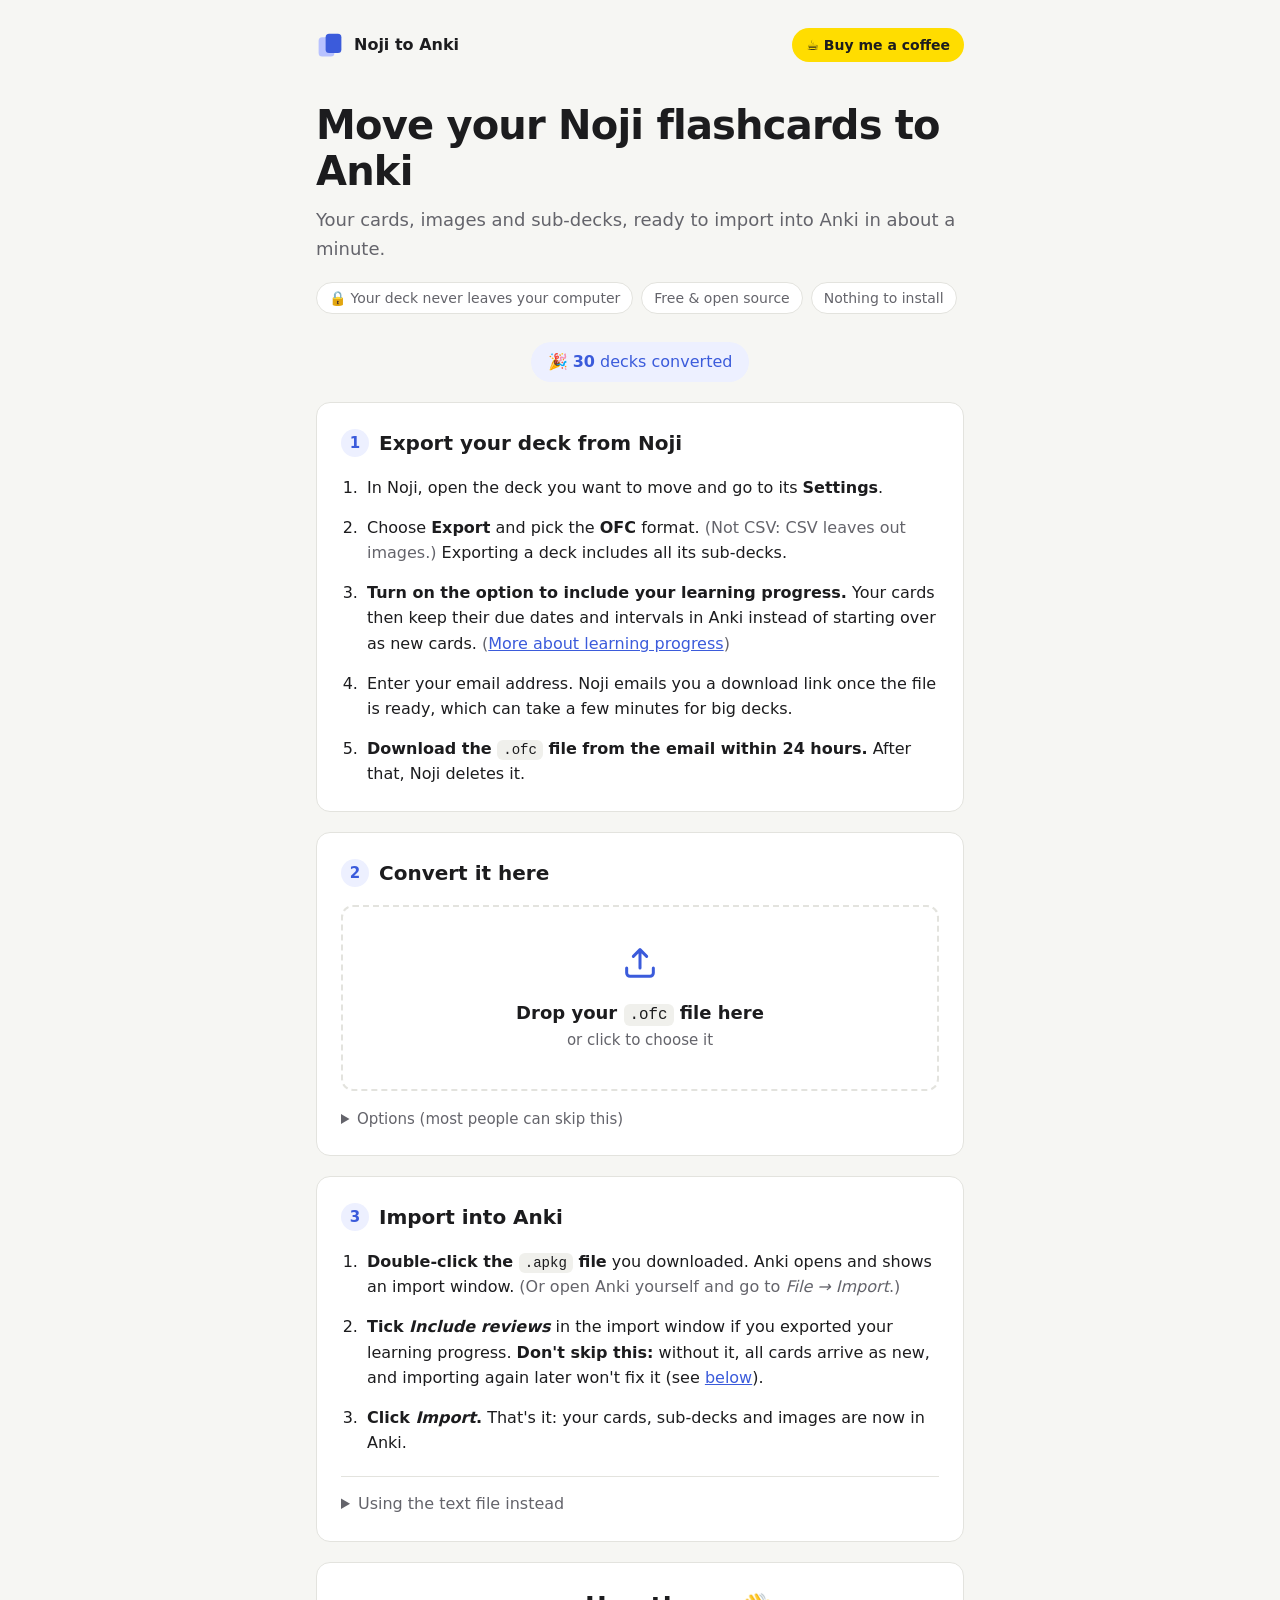
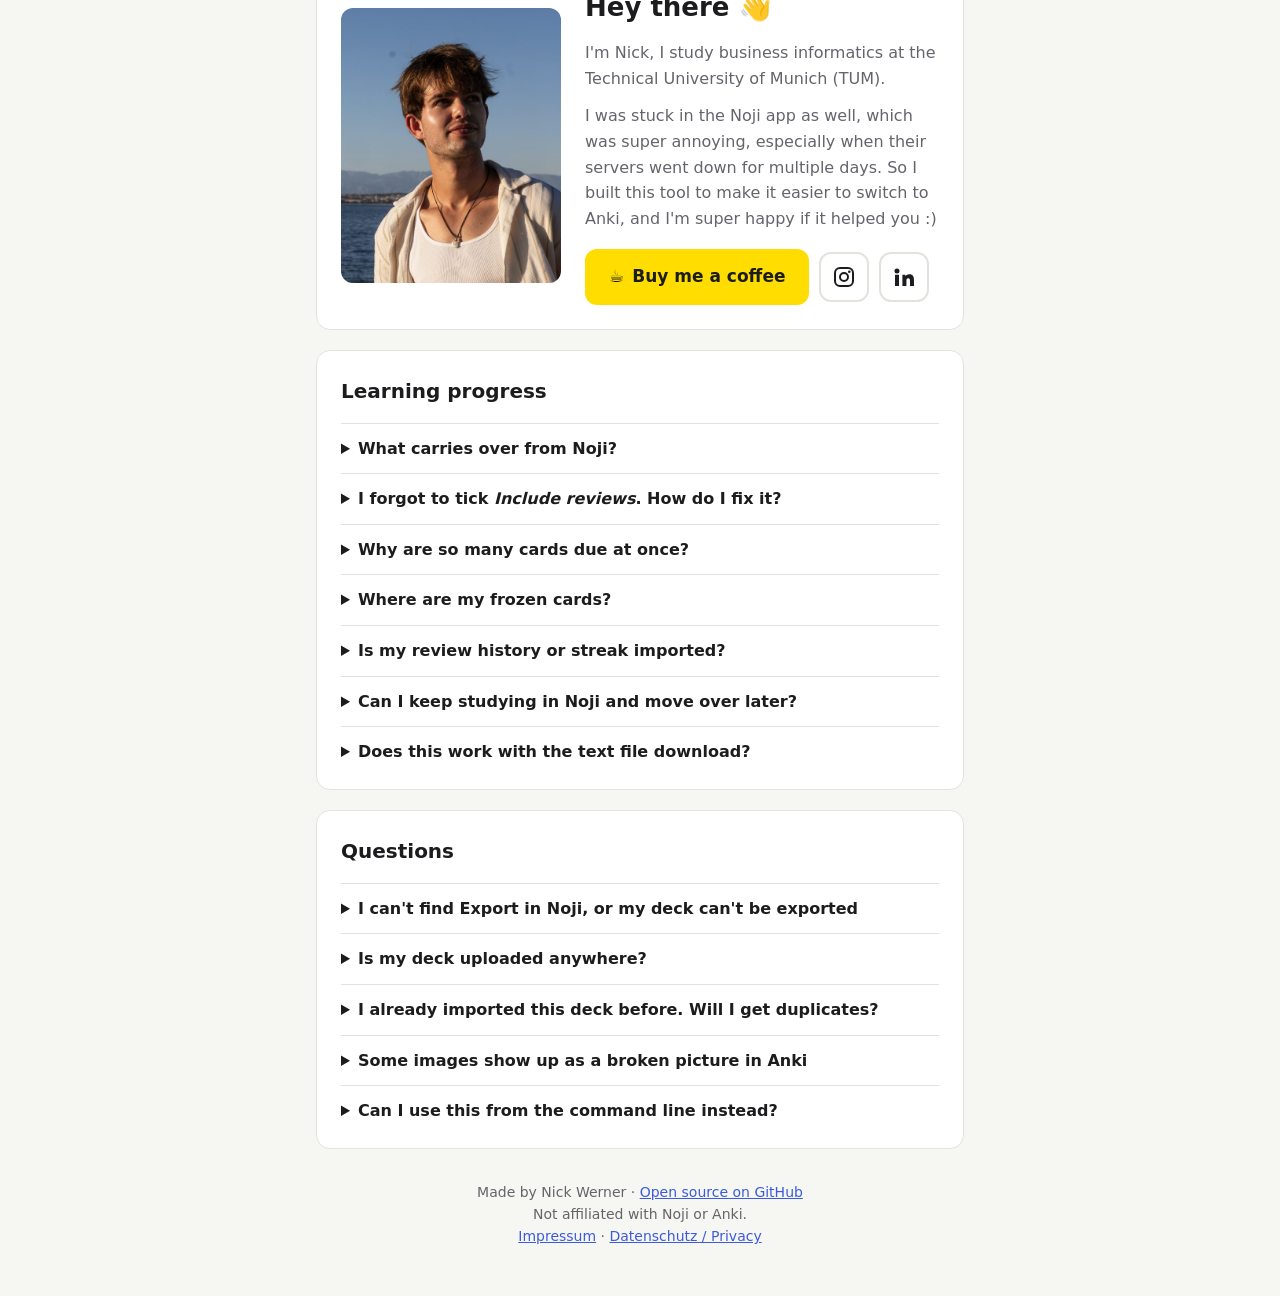
==== docs/index.html @ 13caf842 "Website: learning progress steps in the guide and its own Q&A section Co-Authored-By: Claude Opus 5." ====
<!doctype html>
<html lang="en">
<head>
<meta charset="utf-8">
<meta name="viewport" content="width=device-width, initial-scale=1">
<title>Noji to Anki</title>
<meta name="description" content="Convert your Noji flashcards to Anki, with images and sub-decks. Free, and your deck never leaves your computer.">
<link rel="icon" href="data:image/svg+xml,<svg xmlns='http://www.w3.org/2000/svg' viewBox='0 0 32 32'><rect x='3' y='7' width='18' height='22' rx='4' fill='%23b8c2ff'/><rect x='11' y='3' width='18' height='22' rx='4' fill='%233b5bdb'/></svg>">
<link rel="canonical" href="https://nojitoanki.com/">
<meta name="theme-color" content="#3b5bdb">
<meta property="og:type" content="website">
<meta property="og:site_name" content="Noji to Anki">
<meta property="og:url" content="https://nojitoanki.com/">
<meta property="og:title" content="Noji to Anki: move your flashcards to Anki">
<meta property="og:description" content="Turn your Noji export into a ready-to-import Anki deck, with images and sub-decks. Free, nothing to install, and your cards never leave your computer.">
<meta property="og:image" content="https://nojitoanki.com/og-image.png">
<meta property="og:image:width" content="1200">
<meta property="og:image:height" content="630">
<meta property="og:image:alt" content="Noji to Anki: convert your Noji flashcards to Anki">
<meta name="twitter:card" content="summary_large_image">
<link rel="stylesheet" href="style.css">
</head>
<body>

<header>
  <svg viewBox="0 0 32 32" aria-hidden="true"><rect x="3" y="7" width="18" height="22" rx="4" fill="#b8c2ff"/><rect x="11" y="3" width="18" height="22" rx="4" fill="#3b5bdb"/></svg>
  Noji to Anki
  <a class="header-coffee" href="https://buymeacoffee.com/nickwerner" target="_blank" rel="noopener" data-goatcounter-click="coffee-header" data-goatcounter-title="Coffee button (header)"><span aria-hidden="true">☕</span> Buy me a coffee</a>
</header>

<main>
  <section class="hero">
    <h1>Move your Noji flashcards to Anki</h1>
    <p>Your cards, images and sub-decks, ready to import into Anki in about a minute.</p>
    <div class="badges">
      <span class="badge">🔒 Your deck never leaves your computer</span>
      <span class="badge">Free &amp; open source</span>
      <span class="badge">Nothing to install</span>
    </div>
  </section>

  <p class="counter"><span class="badge badge-count"><span aria-hidden="true">🎉</span> <b id="deck-count">30</b> decks converted</span></p>

  <section class="card">
    <h2><span class="num">1</span> Export your deck from Noji</h2>
    <ol class="howto">
      <li>In Noji, open the deck you want to move and go to its <strong>Settings</strong>.</li>
      <li>Choose <strong>Export</strong> and pick the <strong>OFC</strong> format. <span class="muted">(Not CSV: CSV leaves out images.)</span> Exporting a deck includes all its sub-decks.</li>
      <li><strong>Turn on the option to include your learning progress.</strong> Your cards then keep their due dates and intervals in Anki instead of starting over as new cards. <span class="muted">(<a href="#learning-progress">More about learning progress</a>)</span></li>
      <li>Enter your email address. Noji emails you a download link once the file is ready, which can take a few minutes for big decks.</li>
      <li><strong>Download the <code>.ofc</code> file from the email within 24 hours.</strong> After that, Noji deletes it.</li>
    </ol>
  </section>

  <section class="card" id="step-convert">
    <h2><span class="num">2</span> <span id="convert-title">Convert it here</span></h2>

    <div id="picker">
      <label class="drop" id="drop">
        <input type="file" id="file" accept=".ofc,.zip">
        <svg viewBox="0 0 24 24" fill="none" stroke="currentColor" stroke-width="1.8" stroke-linecap="round" stroke-linejoin="round" aria-hidden="true"><path d="M12 15V4m0 0L8 8m4-4 4 4"/><path d="M4 15v3a2 2 0 0 0 2 2h12a2 2 0 0 0 2-2v-3"/></svg>
        <strong>Drop your <code>.ofc</code> file here</strong>
        <span>or click to choose it</span>
      </label>

      <details class="options">
        <summary>Options (most people can skip this)</summary>
        <div class="field">
          <label for="label">Label in front of every card</label>
          <input type="text" id="label" placeholder="e.g. Biology: " autocomplete="off">
          <p>Handy if you study several subjects mixed together. “What is a cell?” becomes “Biology: What is a cell?”. Leave empty for no label.</p>
        </div>
      </details>
    </div>

    <div id="progress" hidden aria-live="polite">
      <ul class="steps">
        <li data-step="read">Reading your file</li>
        <li data-step="unpack">Unpacking the deck</li>
        <li data-step="cards">Building cards</li>
        <li data-step="images">Collecting images</li>
        <li data-step="download" hidden>Downloading missing images</li>
        <li data-step="zip">Packing your download</li>
      </ul>
    </div>

    <div id="result" hidden>
      <div class="stats">
        <div class="stat"><b id="r-cards">0</b><span>cards</span></div>
        <div class="stat"><b id="r-decks">0</b><span>decks</span></div>
        <div class="stat"><b id="r-images">0</b><span>images</span></div>
      </div>
      <div class="actions">
        <a class="button" id="download" href="#" download>
          <svg viewBox="0 0 24 24" fill="none" stroke="currentColor" stroke-width="2" stroke-linecap="round" stroke-linejoin="round" aria-hidden="true"><path d="M12 4v11m0 0 4-4m-4 4-4-4"/><path d="M4 17v1a2 2 0 0 0 2 2h12a2 2 0 0 0 2-2v-1"/></svg>
          Download Anki deck
        </a>
        <button class="link-button" id="again" type="button">Convert another file</button>
      </div>
      <p class="file-name"><span id="r-file"></span><span id="zip-option"> · <a id="download-zip" href="#" download>or download as text file + images (.zip)</a></span></p>
      <div class="notice ok" id="r-progress" hidden>
        <p><strong id="r-progress-title"></strong></p>
        <p>When you import, tick <em>Include reviews</em> in Anki's import window. Otherwise every card arrives as new.</p>
      </div>
      <div class="notice warn" id="r-no-apkg" hidden>
        <p>Your browser couldn't create an Anki deck file, so this download is a text file + images instead. See <em>Using the text file instead</em> below.</p>
      </div>
      <div class="notice warn" id="r-failed" hidden>
        <p><strong id="r-failed-title"></strong></p>
        <p>These cards will show a broken picture in Anki. Check your internet connection and try again, or re-export the deck from Noji.</p>
        <ul id="r-failed-list"></ul>
      </div>
    </div>

    <div class="notice error" id="error" hidden>
      <p><strong>That didn't work.</strong></p>
      <p id="error-text"></p>
    </div>
  </section>

  <section class="card">
    <h2><span class="num">3</span> Import into Anki</h2>
    <ol class="howto">
      <li><strong>Double-click the <code>.apkg</code> file</strong> you downloaded. Anki opens and shows an import window. <span class="muted">(Or open Anki yourself and go to <em>File → Import</em>.)</span></li>
      <li><strong>Tick <em>Include reviews</em></strong> in the import window if you exported your learning progress. <strong>Don't skip this:</strong> without it, all cards arrive as new, and importing again later won't fix it (see <a href="#learning-progress">below</a>).</li>
      <li><strong>Click <em>Import</em>.</strong> That's it: your cards, sub-decks and images are now in Anki.</li>
    </ol>

    <details class="manual">
      <summary>Using the text file instead</summary>
      <ol class="howto">
        <li><strong>Unzip the download.</strong> <span class="muted">Mac: double-click it. Windows: right-click → <em>Extract All</em>.</span> You get a folder with a <code>.txt</code> file and an <code>attachments</code> folder.</li>
        <li><strong>Import the cards.</strong> Open Anki, go to <em>File → Import</em> and choose the <code>.txt</code> file. Make sure <em>Allow HTML in fields</em> is checked, then click <em>Import</em>.</li>
        <li>
          <strong>Copy the images.</strong> Copy everything <em>inside</em> the <code>attachments</code> folder into Anki's media folder:
          <div class="tabs" role="tablist">
            <button role="tab" id="tab-mac" aria-controls="panel-mac" aria-selected="true" type="button">Mac</button>
            <button role="tab" id="tab-win" aria-controls="panel-win" aria-selected="false" type="button">Windows</button>
            <button role="tab" id="tab-linux" aria-controls="panel-linux" aria-selected="false" type="button">Linux</button>
          </div>
          <div class="tab-panel" role="tabpanel" id="panel-mac" aria-labelledby="tab-mac">
            <ol>
              <li>In Finder, press <code>⌘ Cmd</code> + <code>⇧ Shift</code> + <code>G</code>.</li>
              <li><span class="path">Paste <code>~/Library/Application Support/Anki2/User 1/collection.media</code> <button class="copy" type="button">Copy</button></span></li>
              <li>Press Enter and paste the images there.</li>
            </ol>
          </div>
          <div class="tab-panel" role="tabpanel" id="panel-win" aria-labelledby="tab-win" hidden>
            <ol>
              <li>Press <code>Win</code> + <code>R</code>.</li>
              <li><span class="path">Paste <code>%APPDATA%\Anki2\User 1\collection.media</code> <button class="copy" type="button">Copy</button></span></li>
              <li>Press Enter and paste the images there.</li>
            </ol>
          </div>
          <div class="tab-panel" role="tabpanel" id="panel-linux" aria-labelledby="tab-linux" hidden>
            <ol>
              <li><span class="path">Open <code>~/.local/share/Anki2/User 1/collection.media</code> <button class="copy" type="button">Copy</button></span></li>
              <li>Paste the images there.</li>
            </ol>
          </div>
          <p class="muted">If your Anki profile isn't called “User 1”, use its name instead.</p>
        </li>
      </ol>
    </details>
  </section>

  <section class="card about">
    <img class="about-photo" src="nick.jpg" width="560" height="700" alt="Photo of Nick Werner" loading="lazy">
    <div class="about-text">
      <h2>Hey there <span aria-hidden="true">👋</span></h2>
      <p>I'm Nick, I study business informatics at the Technical University of Munich (TUM).</p>
      <p>I was stuck in the Noji app as well, which was super annoying, especially when their servers went down for multiple days. So I built this tool to make it easier to switch to Anki, and I'm super happy if it helped you :)</p>
      <div class="about-actions">
        <a class="coffee-button" href="https://buymeacoffee.com/nickwerner" target="_blank" rel="noopener" data-goatcounter-click="coffee-about" data-goatcounter-title="Coffee button (about)"><span aria-hidden="true">☕</span> Buy me a coffee</a>
        <a class="social" href="https://www.instagram.com/nick.wrnr/" target="_blank" rel="noopener" aria-label="Instagram" title="Instagram">
          <svg viewBox="0 0 24 24" aria-hidden="true"><rect x="3" y="3" width="18" height="18" rx="5" fill="none" stroke="currentColor" stroke-width="2"/><circle cx="12" cy="12" r="4" fill="none" stroke="currentColor" stroke-width="2"/><circle cx="17.3" cy="6.7" r="1.3" fill="currentColor"/></svg>
        </a>
        <a class="social" href="https://www.linkedin.com/in/nick-elias-werner-45b225227/" target="_blank" rel="noopener" aria-label="LinkedIn" title="LinkedIn">
          <svg viewBox="0 0 24 24" aria-hidden="true"><path fill="currentColor" d="M4.98 3.5a2.5 2.5 0 1 1 0 5 2.5 2.5 0 0 1 0-5ZM3 9.75h4v11.25H3V9.75Zm6.5 0h3.83v1.54h.06c.53-1 1.84-2.05 3.79-2.05 4.05 0 4.8 2.66 4.8 6.13V21h-4v-4.98c0-1.19-.02-2.72-1.66-2.72-1.66 0-1.92 1.3-1.92 2.63V21h-4V9.75Z"/></svg>
        </a>
      </div>
    </div>
  </section>

  <section class="card faq" id="learning-progress">
    <h2>Learning progress</h2>
    <details>
      <summary>What carries over from Noji?</summary>
      <p>If you exported with learning progress, every card keeps its state (new, learning or review), its next due date, its interval and its ease. Cards you forgot recently stay in relearning, and frozen cards become suspended cards. When the deck is ready, the converter tells you how many cards keep their progress.</p>
    </details>
    <details>
      <summary>I forgot to tick <em>Include reviews</em>. How do I fix it?</summary>
      <p>In Anki, delete the deck you just imported (click the gear icon next to it, then <em>Delete</em>). Then import the <code>.apkg</code> again, this time with <em>Include reviews</em> ticked. Importing again without deleting first won't help: Anki sees that the cards already exist and leaves them as new.</p>
    </details>
    <details>
      <summary>Why are so many cards due at once?</summary>
      <p>Your cards are due on the same days as in Noji. If you haven't studied for a while, they are all overdue, just as they would be in Noji. Anki shows up to 200 reviews per day by default, so the pile gets spread over a few days. You can change this limit in the deck's options.</p>
    </details>
    <details>
      <summary>Where are my frozen cards?</summary>
      <p>Frozen cards are suspended in Anki: they keep their progress but don't show up for review. To find them, open <em>Browse</em> and search for <code>is:suspended</code>. Select them and press <em>Toggle Suspend</em> to study them again.</p>
    </details>
    <details>
      <summary>Is my review history or streak imported?</summary>
      <p>No. Noji's export only contains each card's current state, not the list of your past reviews, so your streak and Noji statistics can't be carried over. So that Anki's FSRS scheduler can work with your cards right away, every learned card gets one estimated review on the day you last studied it in Noji.</p>
    </details>
    <details>
      <summary>Can I keep studying in Noji and move over later?</summary>
      <p>Yes, but progress is only taken over on the first import. If you import the same deck again later, Anki updates the card contents but keeps the progress it already has. To bring over newer progress from Noji, delete the deck in Anki first, then import the new export.</p>
    </details>
    <details>
      <summary>Does this work with the text file download?</summary>
      <p>No. Only the <code>.apkg</code> can carry learning progress. The text file always imports all cards as new.</p>
    </details>
  </section>

  <section class="card faq">
    <h2>Questions</h2>
    <details>
      <summary>I can't find Export in Noji, or my deck can't be exported</summary>
      <p>Noji only lets you export decks you created yourself. Decks you imported or duplicated from someone else can't be exported. This is a limit in Noji, not in this converter. See <a href="https://help.noji.io/en/articles/11524889-export-your-decks">Noji's help article on exporting</a>.</p>
    </details>
    <details>
      <summary>Is my deck uploaded anywhere?</summary>
      <p>No. The conversion runs entirely in your browser, and your file is never sent to a server. The only thing the page loads from the internet are images that are missing from your export, and those come straight from Noji.</p>
    </details>
    <details>
      <summary>I already imported this deck before. Will I get duplicates?</summary>
      <p>No. Importing the <code>.apkg</code> again updates the cards that are already there instead of adding them a second time. Their learning progress in Anki stays as it is.</p>
    </details>
    <details>
      <summary>Some images show up as a broken picture in Anki</summary>
      <p>With the <code>.apkg</code>, images are imported automatically. If you used the text file instead, make sure you copied the files from the <code>attachments</code> folder of this download into <code>collection.media</code>. Each card points to a file like <code>c4915ef6-….jpg</code>, and that exact file needs to be there. Files with other names (for example <code>409095344.jpg</code>) come from a different import and won't work for these cards.</p>
    </details>
    <details>
      <summary>Can I use this from the command line instead?</summary>
      <p>Yes. The same converter is available as a Python script on <a href="https://github.com/NickDerWerner/Noji-to-Anki">GitHub</a>.</p>
    </details>
  </section>
</main>

<dialog class="thanks" id="thanks" aria-labelledby="thanks-title">
  <div class="cup" aria-hidden="true">🎉</div>
  <h2 id="thanks-title">Your deck is downloading</h2>
  <p>Next, double-click the <code>.apkg</code> file to import it into Anki.</p>
  <p>If this saved you some time, I'd be really happy about a coffee.</p>
  <a class="coffee-button" href="https://buymeacoffee.com/nickwerner" target="_blank" rel="noopener" id="thanks-coffee" data-goatcounter-click="coffee-popup" data-goatcounter-title="Coffee button (popup)"><span aria-hidden="true">☕</span> Buy me a coffee</a>
  <form method="dialog"><button class="link-button" type="submit">No thanks, close</button></form>
</dialog>

<footer>
  Made by Nick Werner · <a href="https://github.com/NickDerWerner/Noji-to-Anki">Open source on GitHub</a><br>
  Not affiliated with Noji or Anki.<br>
  <a href="impressum.html">Impressum</a> · <a href="datenschutz.html">Datenschutz / Privacy</a>
</footer>

<script src="vendor/fflate.js"></script>
<script src="vendor/fzstd.js"></script>
<script src="vendor/sql-wasm.js"></script>
<script src="converter.js"></script>
<script src="apkg.js"></script>
<script src="app.js"></script>
<script data-goatcounter="https://nojitoanki.goatcounter.com/count" async src="vendor/goatcounter.js"></script>
</body>
</html>
---- docs/style.css ----
:root {
  color-scheme: light;
  --bg: #f6f6f3;
  --surface: #ffffff;
  --text: #1c1c1e;
  --muted: #64646b;
  --border: #e3e3de;
  --accent: #3b5bdb;
  --accent-text: #ffffff;
  --accent-soft: #edf0ff;
  --ok: #2b8a3e;
  --ok-soft: #ebfbee;
  --warn: #a35c00;
  --warn-soft: #fff6e5;
  --error: #c92a2a;
  --error-soft: #fff0f0;
  --code-bg: #f0f0ec;
  --radius: 14px;
  --coffee: #ffdd00;
  --coffee-text: #1c1c1e;
}

* { box-sizing: border-box; }
html { -webkit-text-size-adjust: 100%; }
body {
  margin: 0;
  background: var(--bg);
  color: var(--text);
  font: 16px/1.6 system-ui, -apple-system, "Segoe UI", Roboto, sans-serif;
}
main, header, footer { max-width: 680px; margin: 0 auto; padding: 0 16px; }
a { color: var(--accent); }
code {
  font: 0.88em ui-monospace, "SF Mono", Menlo, Consolas, monospace;
  background: var(--code-bg);
  padding: 2px 6px;
  border-radius: 6px;
  overflow-wrap: anywhere;
}

header { padding-top: 28px; display: flex; align-items: center; gap: 10px; font-weight: 650; }
header svg { width: 28px; height: 28px; }

.hero { padding: 40px 0 28px; }
h1 { font-size: clamp(28px, 6vw, 40px); line-height: 1.15; letter-spacing: -0.02em; margin: 0 0 12px; }
.hero p { margin: 0; color: var(--muted); font-size: 18px; }
.badges { display: flex; flex-wrap: wrap; gap: 8px; margin-top: 18px; }
.badge {
  font-size: 14px; color: var(--muted);
  border: 1px solid var(--border); background: var(--surface);
  padding: 4px 12px; border-radius: 999px;
}
.counter { text-align: center; margin: 0 0 20px; }
.badge-count { display: inline-block; font-size: 16px; padding: 6px 16px; color: var(--accent); background: var(--accent-soft); border-color: transparent; }
.badge-count b { font-variant-numeric: tabular-nums; }

.card {
  background: var(--surface);
  border: 1px solid var(--border);
  border-radius: var(--radius);
  padding: 24px;
  margin-bottom: 20px;
}
h2 { font-size: 20px; margin: 0 0 16px; display: flex; align-items: center; gap: 10px; }
.num {
  flex: none; width: 28px; height: 28px; border-radius: 50%;
  display: inline-grid; place-items: center;
  background: var(--accent-soft); color: var(--accent);
  font-size: 15px; font-weight: 700;
}

/* Drop zone */
.drop {
  display: block; position: relative; cursor: pointer;
  border: 2px dashed var(--border); border-radius: 12px;
  padding: 36px 16px; text-align: center;
  transition: border-color .15s, background .15s;
}
.drop:hover, .drop.dragging, .drop:focus-within { border-color: var(--accent); background: var(--accent-soft); }
.drop input { position: absolute; inset: 0; opacity: 0; cursor: pointer; width: 100%; }
.drop svg { width: 40px; height: 40px; color: var(--accent); }
.drop strong { display: block; font-size: 18px; margin-top: 8px; }
.drop span { color: var(--muted); font-size: 15px; }

details.manual { margin-top: 20px; border-top: 1px solid var(--border); padding-top: 14px; }
details.manual summary { cursor: pointer; color: var(--muted); }
details.manual > ol { margin-top: 14px; }
details.options { margin-top: 16px; font-size: 15px; }
details.options summary { cursor: pointer; color: var(--muted); }
details.options .field { margin-top: 12px; }
details.options label { display: block; font-weight: 600; margin-bottom: 4px; }
details.options p { margin: 6px 0 0; color: var(--muted); }
input[type="text"] {
  width: 100%; font: inherit; color: var(--text); background: var(--bg);
  border: 1px solid var(--border); border-radius: 8px; padding: 8px 12px;
}
input[type="text"]:focus { outline: 2px solid var(--accent); outline-offset: 1px; }

/* Progress */
.steps { list-style: none; margin: 0; padding: 0; }
.steps li { display: flex; align-items: center; gap: 10px; padding: 6px 0; color: var(--muted); }
.steps li::before {
  content: ""; flex: none; width: 18px; height: 18px; border-radius: 50%;
  border: 2px solid var(--border);
}
.steps li.active { color: var(--text); }
.steps li.active::before { border-color: var(--accent); border-right-color: transparent; animation: spin .8s linear infinite; }
.steps li.done { color: var(--text); }
.steps li.done::before { border-color: var(--ok); background: var(--ok); box-shadow: inset 0 0 0 3px var(--surface); }
@keyframes spin { to { transform: rotate(360deg); } }
@media (prefers-reduced-motion: reduce) { .steps li.active::before { animation: none; } }

/* Result */
.stats { display: grid; grid-template-columns: repeat(3, 1fr); gap: 12px; margin-bottom: 20px; }
.stat { background: var(--bg); border-radius: 10px; padding: 12px; text-align: center; }
.stat b { display: block; font-size: 24px; line-height: 1.2; }
.stat span { color: var(--muted); font-size: 14px; }
.actions { display: flex; flex-wrap: wrap; gap: 12px; align-items: center; }
.button {
  display: inline-flex; align-items: center; gap: 8px;
  font: inherit; font-weight: 650; text-decoration: none; cursor: pointer;
  background: var(--accent); color: var(--accent-text);
  border: 0; border-radius: 10px; padding: 12px 20px;
}
.button svg { width: 20px; height: 20px; }
.link-button { font: inherit; background: none; border: 0; color: var(--accent); cursor: pointer; padding: 8px 4px; text-decoration: underline; }
.file-name { color: var(--muted); font-size: 14px; margin: 12px 0 0; overflow-wrap: anywhere; }

.notice { border-radius: 10px; padding: 12px 16px; margin-top: 16px; font-size: 15px; }
.notice p { margin: 0; }
.notice p + p, .notice ul { margin-top: 6px; }
.notice ul { padding-left: 20px; margin-bottom: 0; }
.notice.warn { background: var(--warn-soft); color: var(--warn); }
.notice.error { background: var(--error-soft); color: var(--error); }
.notice.ok { background: var(--ok-soft); color: var(--ok); }

/* Instructions */
ol.howto { margin: 0; padding-left: 22px; }
ol.howto > li { margin-bottom: 14px; padding-left: 4px; }
ol.howto > li:last-child { margin-bottom: 0; }
.muted { color: var(--muted); }

.tabs { display: flex; gap: 4px; margin: 10px 0 0; border-bottom: 1px solid var(--border); }
.tabs button {
  font: inherit; font-size: 15px; background: none; border: 0; cursor: pointer;
  color: var(--muted); padding: 6px 12px; border-bottom: 2px solid transparent; margin-bottom: -1px;
}
.tabs button[aria-selected="true"] { color: var(--text); border-bottom-color: var(--accent); font-weight: 600; }
.tab-panel { padding-top: 10px; }
.tab-panel ol { margin: 0; padding-left: 20px; }
.tab-panel li { margin-bottom: 6px; }
.path { display: flex; gap: 8px; align-items: center; flex-wrap: wrap; }
.copy {
  font: inherit; font-size: 13px; cursor: pointer; color: var(--accent);
  background: var(--accent-soft); border: 0; border-radius: 6px; padding: 2px 10px;
}

.faq details { border-top: 1px solid var(--border); padding: 12px 0; }
.faq details:last-child { padding-bottom: 0; }
.faq summary { cursor: pointer; font-weight: 600; }
.faq details p { margin: 8px 0 0; color: var(--muted); }

.header-coffee {
  margin-left: auto; font-size: 14px; font-weight: 600; text-decoration: none;
  color: var(--coffee-text); background: var(--coffee); border-radius: 999px; padding: 6px 14px;
}
.coffee-button {
  display: inline-flex; align-items: center; justify-content: center; gap: 8px;
  font-weight: 700; font-size: 17px; text-decoration: none;
  color: var(--coffee-text); background: var(--coffee);
  border-radius: 12px; padding: 14px 24px;
  transition: transform .1s;
}
.coffee-button:hover { transform: translateY(-1px); }
.about { display: grid; grid-template-columns: 220px 1fr; gap: 24px; align-items: center; }
.about-photo { width: 100%; height: auto; aspect-ratio: 4 / 5; object-fit: cover; border-radius: 12px; display: block; }
.about h2 { font-size: 26px; margin-bottom: 12px; }
.about-text p { margin: 0 0 12px; color: var(--muted); }
.about-actions { display: flex; flex-wrap: wrap; align-items: center; gap: 10px; margin-top: 18px; }
.social {
  display: inline-grid; place-items: center; width: 50px; height: 50px; flex: none;
  color: var(--text); border: 2px solid var(--border); border-radius: 12px;
  transition: border-color .15s, color .15s;
}
.social:hover { color: var(--accent); border-color: var(--accent); }
.social svg { width: 24px; height: 24px; }
@media (max-width: 600px) {
  .about { grid-template-columns: 1fr; }
  .about-photo { max-width: 240px; margin: 0 auto; }
  .about-actions .coffee-button { flex: 1 0 100%; }
}

dialog.thanks {
  width: min(440px, calc(100vw - 32px)); padding: 28px 24px 20px; text-align: center;
  border: 1px solid var(--border); border-radius: var(--radius);
  background: var(--surface); color: var(--text);
}
dialog.thanks::backdrop { background: rgb(0 0 0 / 0.45); }
dialog.thanks .cup { font-size: 44px; line-height: 1; }
dialog.thanks h2 { justify-content: center; margin: 12px 0 8px; }
dialog.thanks p { color: var(--muted); margin: 0 0 12px; }
dialog.thanks .coffee-button { width: 100%; margin-top: 8px; }
dialog.thanks .link-button { margin-top: 8px; color: var(--muted); }

footer { padding: 12px 16px 48px; color: var(--muted); font-size: 14px; text-align: center; }

[hidden] { display: none !important; }
@media (max-width: 480px) {
  .card { padding: 18px; }
  .stats { gap: 8px; }
  .stat b { font-size: 20px; }
}


/* Legal pages (Impressum, Datenschutz) */
.legal { padding-top: 32px; padding-bottom: 8px; }
.legal h1 { font-size: clamp(26px, 5vw, 34px); margin-bottom: 20px; }
.legal h2 { font-size: 18px; margin: 28px 0 8px; display: block; }
.legal h2:first-of-type { margin-top: 0; }
.legal p, .legal li { color: var(--text); overflow-wrap: anywhere; }
.legal p { margin: 0 0 12px; }
.legal ul { margin: 0 0 12px; padding-left: 22px; }
.legal address { font-style: normal; margin-bottom: 12px; }
.back { display: inline-block; margin-top: 8px; }
header a.home { color: inherit; text-decoration: none; display: flex; align-items: center; gap: 10px; }
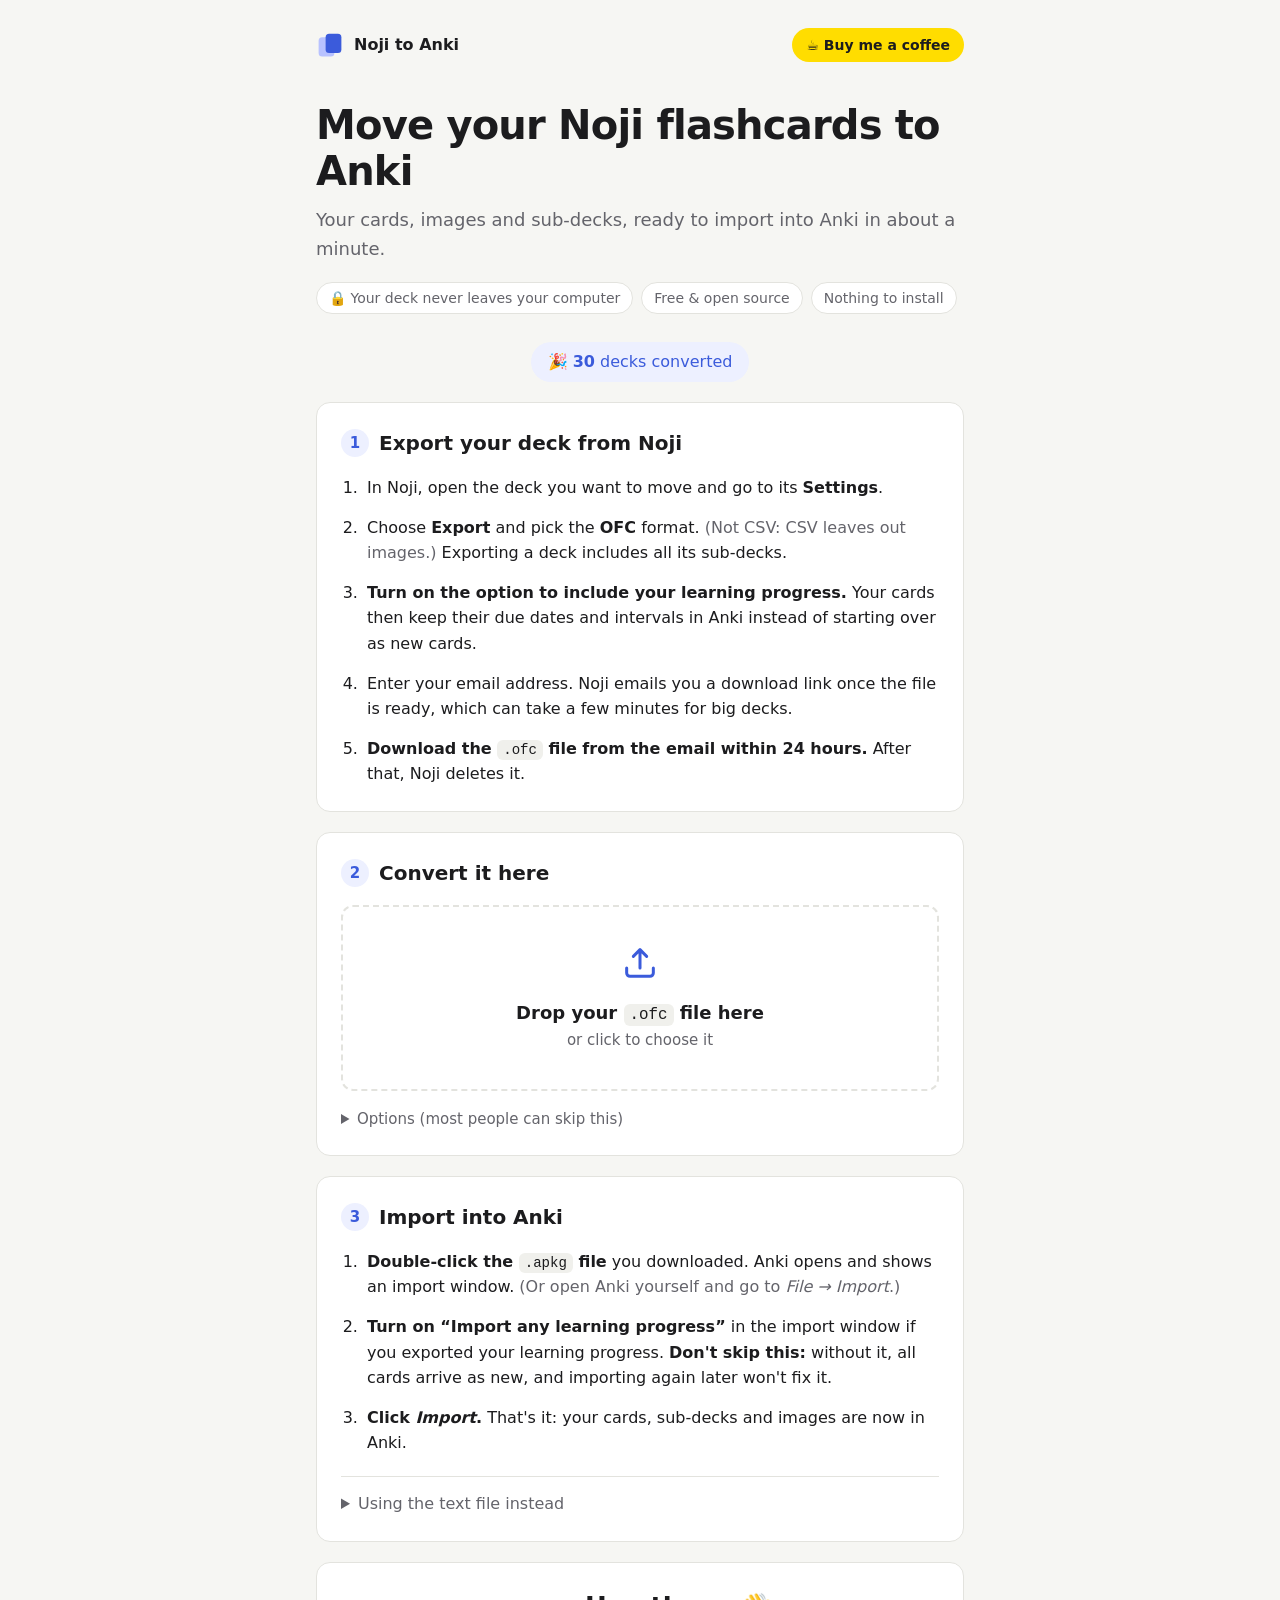
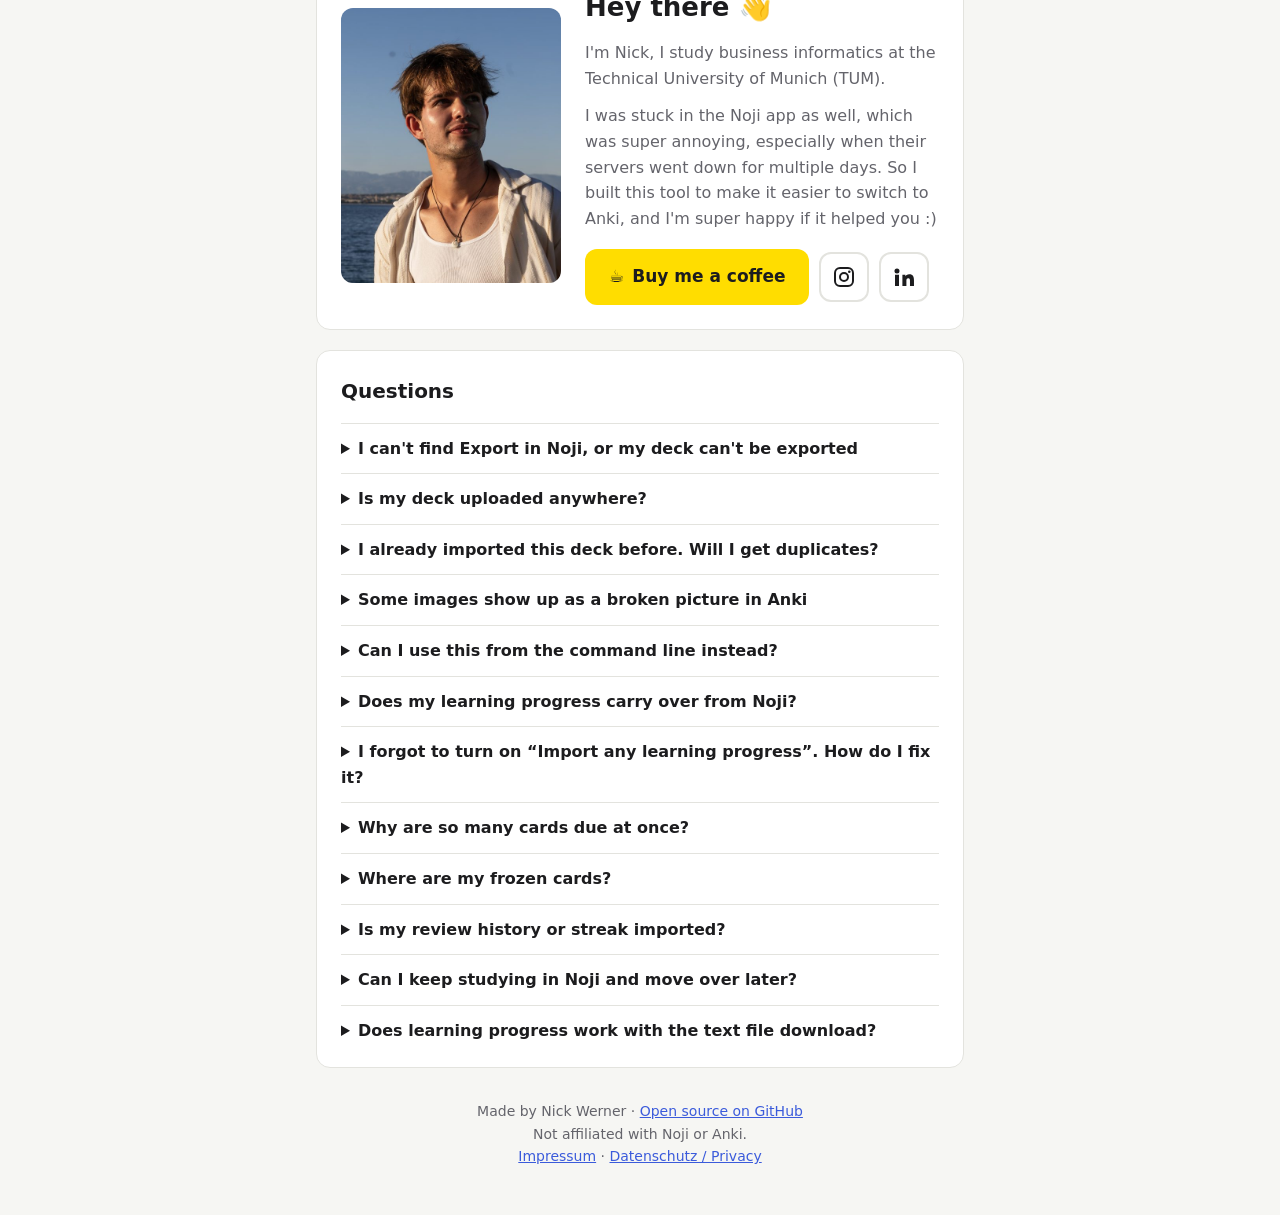
==== commit e3012bfe: "Website: use Anki's "Import any learning progress" label, merge progress Q&A into Questions Co-Autho" ====
--- a/docs/index.html
+++ b/docs/index.html
@@ -46,7 +46,7 @@
     <ol class="howto">
       <li>In Noji, open the deck you want to move and go to its <strong>Settings</strong>.</li>
       <li>Choose <strong>Export</strong> and pick the <strong>OFC</strong> format. <span class="muted">(Not CSV: CSV leaves out images.)</span> Exporting a deck includes all its sub-decks.</li>
-      <li><strong>Turn on the option to include your learning progress.</strong> Your cards then keep their due dates and intervals in Anki instead of starting over as new cards. <span class="muted">(<a href="#learning-progress">More about learning progress</a>)</span></li>
+      <li><strong>Turn on the option to include your learning progress.</strong> Your cards then keep their due dates and intervals in Anki instead of starting over as new cards.</li>
       <li>Enter your email address. Noji emails you a download link once the file is ready, which can take a few minutes for big decks.</li>
       <li><strong>Download the <code>.ofc</code> file from the email within 24 hours.</strong> After that, Noji deletes it.</li>
     </ol>
@@ -100,7 +100,7 @@
       <p class="file-name"><span id="r-file"></span><span id="zip-option"> · <a id="download-zip" href="#" download>or download as text file + images (.zip)</a></span></p>
       <div class="notice ok" id="r-progress" hidden>
         <p><strong id="r-progress-title"></strong></p>
-        <p>When you import, tick <em>Include reviews</em> in Anki's import window. Otherwise every card arrives as new.</p>
+        <p>When you import, turn on “Import any learning progress” in Anki's import window. Otherwise every card arrives as new.</p>
       </div>
       <div class="notice warn" id="r-no-apkg" hidden>
         <p>Your browser couldn't create an Anki deck file, so this download is a text file + images instead. See <em>Using the text file instead</em> below.</p>
@@ -122,7 +122,7 @@
     <h2><span class="num">3</span> Import into Anki</h2>
     <ol class="howto">
       <li><strong>Double-click the <code>.apkg</code> file</strong> you downloaded. Anki opens and shows an import window. <span class="muted">(Or open Anki yourself and go to <em>File → Import</em>.)</span></li>
-      <li><strong>Tick <em>Include reviews</em></strong> in the import window if you exported your learning progress. <strong>Don't skip this:</strong> without it, all cards arrive as new, and importing again later won't fix it (see <a href="#learning-progress">below</a>).</li>
+      <li><strong>Turn on “Import any learning progress”</strong> in the import window if you exported your learning progress. <strong>Don't skip this:</strong> without it, all cards arrive as new, and importing again later won't fix it.</li>
       <li><strong>Click <em>Import</em>.</strong> That's it: your cards, sub-decks and images are now in Anki.</li>
     </ol>
 
@@ -182,15 +182,35 @@
     </div>
   </section>
 
-  <section class="card faq" id="learning-progress">
-    <h2>Learning progress</h2>
-    <details>
-      <summary>What carries over from Noji?</summary>
-      <p>If you exported with learning progress, every card keeps its state (new, learning or review), its next due date, its interval and its ease. Cards you forgot recently stay in relearning, and frozen cards become suspended cards. When the deck is ready, the converter tells you how many cards keep their progress.</p>
-    </details>
-    <details>
-      <summary>I forgot to tick <em>Include reviews</em>. How do I fix it?</summary>
-      <p>In Anki, delete the deck you just imported (click the gear icon next to it, then <em>Delete</em>). Then import the <code>.apkg</code> again, this time with <em>Include reviews</em> ticked. Importing again without deleting first won't help: Anki sees that the cards already exist and leaves them as new.</p>
+  <section class="card faq">
+    <h2>Questions</h2>
+    <details>
+      <summary>I can't find Export in Noji, or my deck can't be exported</summary>
+      <p>Noji only lets you export decks you created yourself. Decks you imported or duplicated from someone else can't be exported. This is a limit in Noji, not in this converter. See <a href="https://help.noji.io/en/articles/11524889-export-your-decks">Noji's help article on exporting</a>.</p>
+    </details>
+    <details>
+      <summary>Is my deck uploaded anywhere?</summary>
+      <p>No. The conversion runs entirely in your browser, and your file is never sent to a server. The only thing the page loads from the internet are images that are missing from your export, and those come straight from Noji.</p>
+    </details>
+    <details>
+      <summary>I already imported this deck before. Will I get duplicates?</summary>
+      <p>No. Importing the <code>.apkg</code> again updates the cards that are already there instead of adding them a second time. Their learning progress in Anki stays as it is.</p>
+    </details>
+    <details>
+      <summary>Some images show up as a broken picture in Anki</summary>
+      <p>With the <code>.apkg</code>, images are imported automatically. If you used the text file instead, make sure you copied the files from the <code>attachments</code> folder of this download into <code>collection.media</code>. Each card points to a file like <code>c4915ef6-….jpg</code>, and that exact file needs to be there. Files with other names (for example <code>409095344.jpg</code>) come from a different import and won't work for these cards.</p>
+    </details>
+    <details>
+      <summary>Can I use this from the command line instead?</summary>
+      <p>Yes. The same converter is available as a Python script on <a href="https://github.com/NickDerWerner/Noji-to-Anki">GitHub</a>.</p>
+    </details>
+    <details>
+      <summary>Does my learning progress carry over from Noji?</summary>
+      <p>Yes, if you exported with learning progress. Every card keeps its state (new, learning or review), its next due date, its interval and its ease. Cards you forgot recently stay in relearning, and frozen cards become suspended cards. When the deck is ready, the converter tells you how many cards keep their progress.</p>
+    </details>
+    <details>
+      <summary>I forgot to turn on “Import any learning progress”. How do I fix it?</summary>
+      <p>In Anki, delete the deck you just imported (click the gear icon next to it, then <em>Delete</em>). Then import the <code>.apkg</code> again, this time with “Import any learning progress” turned on. Importing again without deleting first won't help: Anki sees that the cards already exist and leaves them as new.</p>
     </details>
     <details>
       <summary>Why are so many cards due at once?</summary>
@@ -209,32 +229,8 @@
       <p>Yes, but progress is only taken over on the first import. If you import the same deck again later, Anki updates the card contents but keeps the progress it already has. To bring over newer progress from Noji, delete the deck in Anki first, then import the new export.</p>
     </details>
     <details>
-      <summary>Does this work with the text file download?</summary>
+      <summary>Does learning progress work with the text file download?</summary>
       <p>No. Only the <code>.apkg</code> can carry learning progress. The text file always imports all cards as new.</p>
-    </details>
-  </section>
-
-  <section class="card faq">
-    <h2>Questions</h2>
-    <details>
-      <summary>I can't find Export in Noji, or my deck can't be exported</summary>
-      <p>Noji only lets you export decks you created yourself. Decks you imported or duplicated from someone else can't be exported. This is a limit in Noji, not in this converter. See <a href="https://help.noji.io/en/articles/11524889-export-your-decks">Noji's help article on exporting</a>.</p>
-    </details>
-    <details>
-      <summary>Is my deck uploaded anywhere?</summary>
-      <p>No. The conversion runs entirely in your browser, and your file is never sent to a server. The only thing the page loads from the internet are images that are missing from your export, and those come straight from Noji.</p>
-    </details>
-    <details>
-      <summary>I already imported this deck before. Will I get duplicates?</summary>
-      <p>No. Importing the <code>.apkg</code> again updates the cards that are already there instead of adding them a second time. Their learning progress in Anki stays as it is.</p>
-    </details>
-    <details>
-      <summary>Some images show up as a broken picture in Anki</summary>
-      <p>With the <code>.apkg</code>, images are imported automatically. If you used the text file instead, make sure you copied the files from the <code>attachments</code> folder of this download into <code>collection.media</code>. Each card points to a file like <code>c4915ef6-….jpg</code>, and that exact file needs to be there. Files with other names (for example <code>409095344.jpg</code>) come from a different import and won't work for these cards.</p>
-    </details>
-    <details>
-      <summary>Can I use this from the command line instead?</summary>
-      <p>Yes. The same converter is available as a Python script on <a href="https://github.com/NickDerWerner/Noji-to-Anki">GitHub</a>.</p>
     </details>
   </section>
 </main>
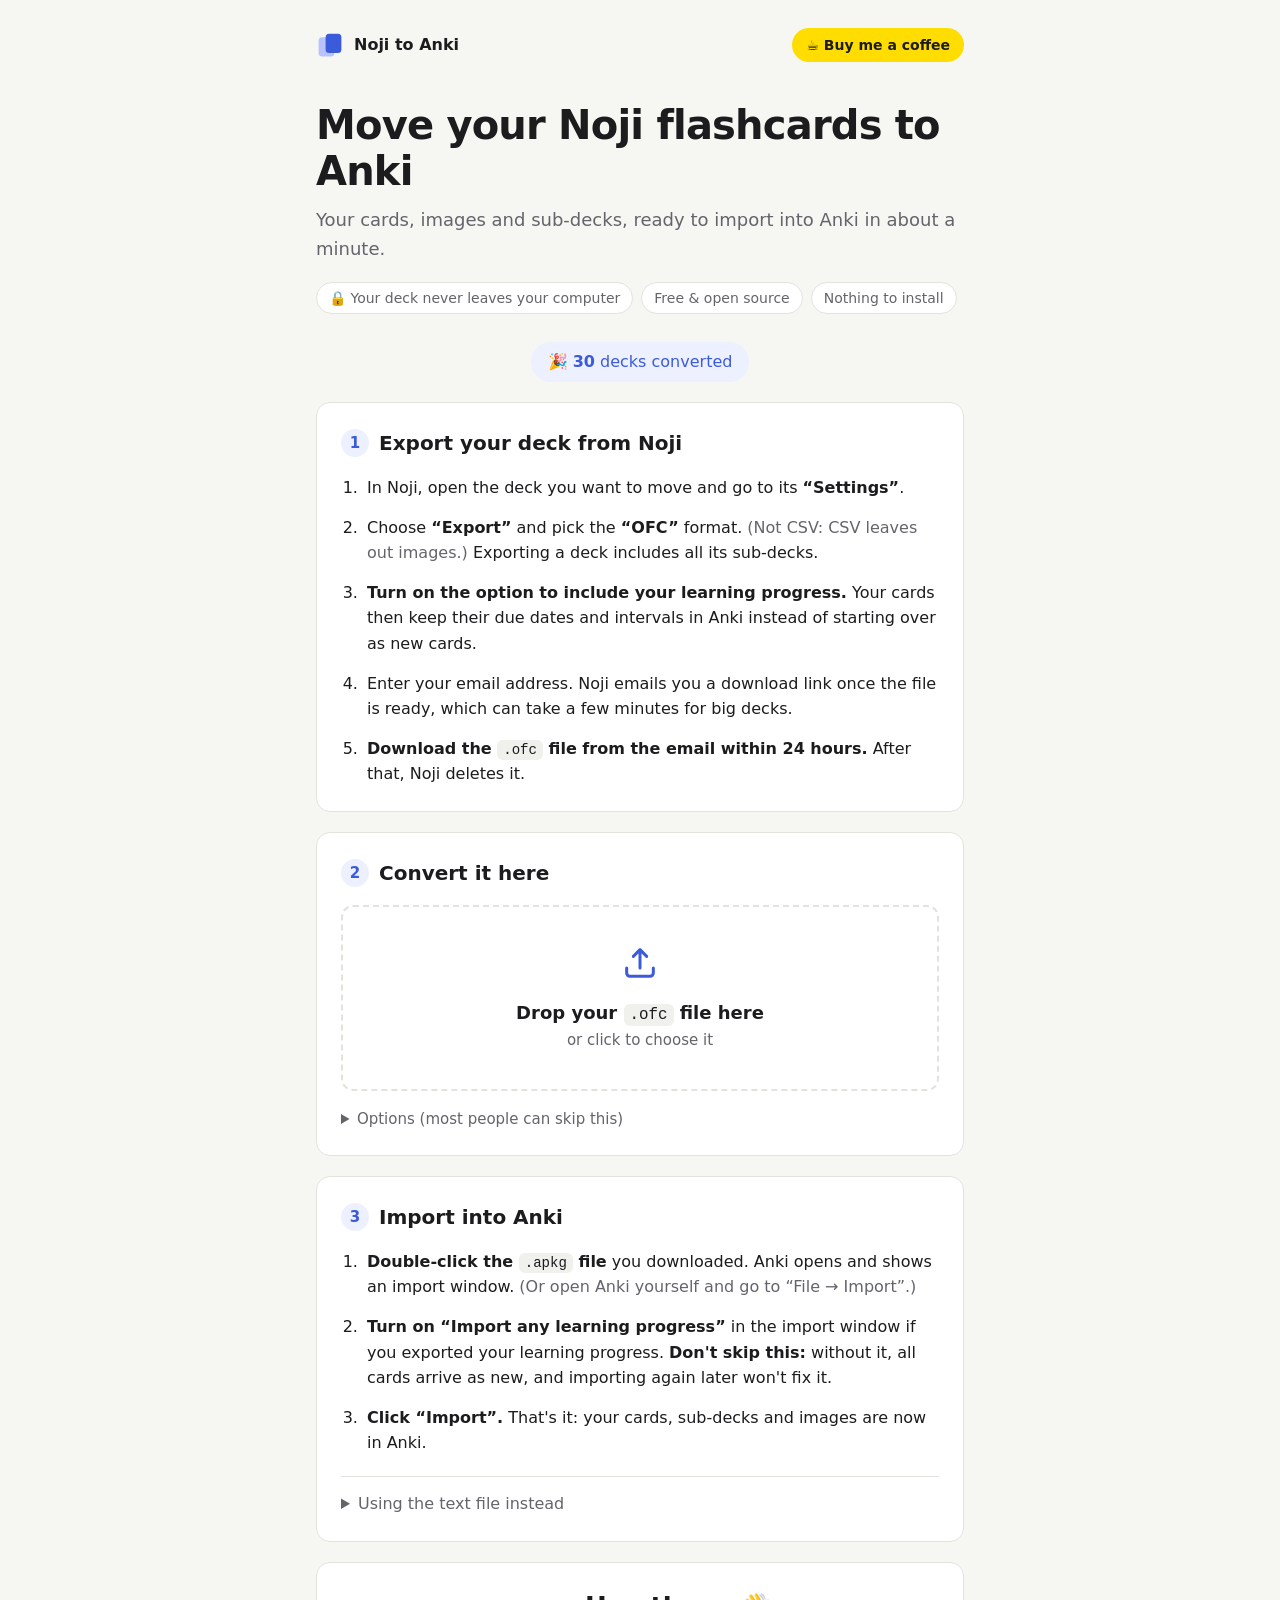
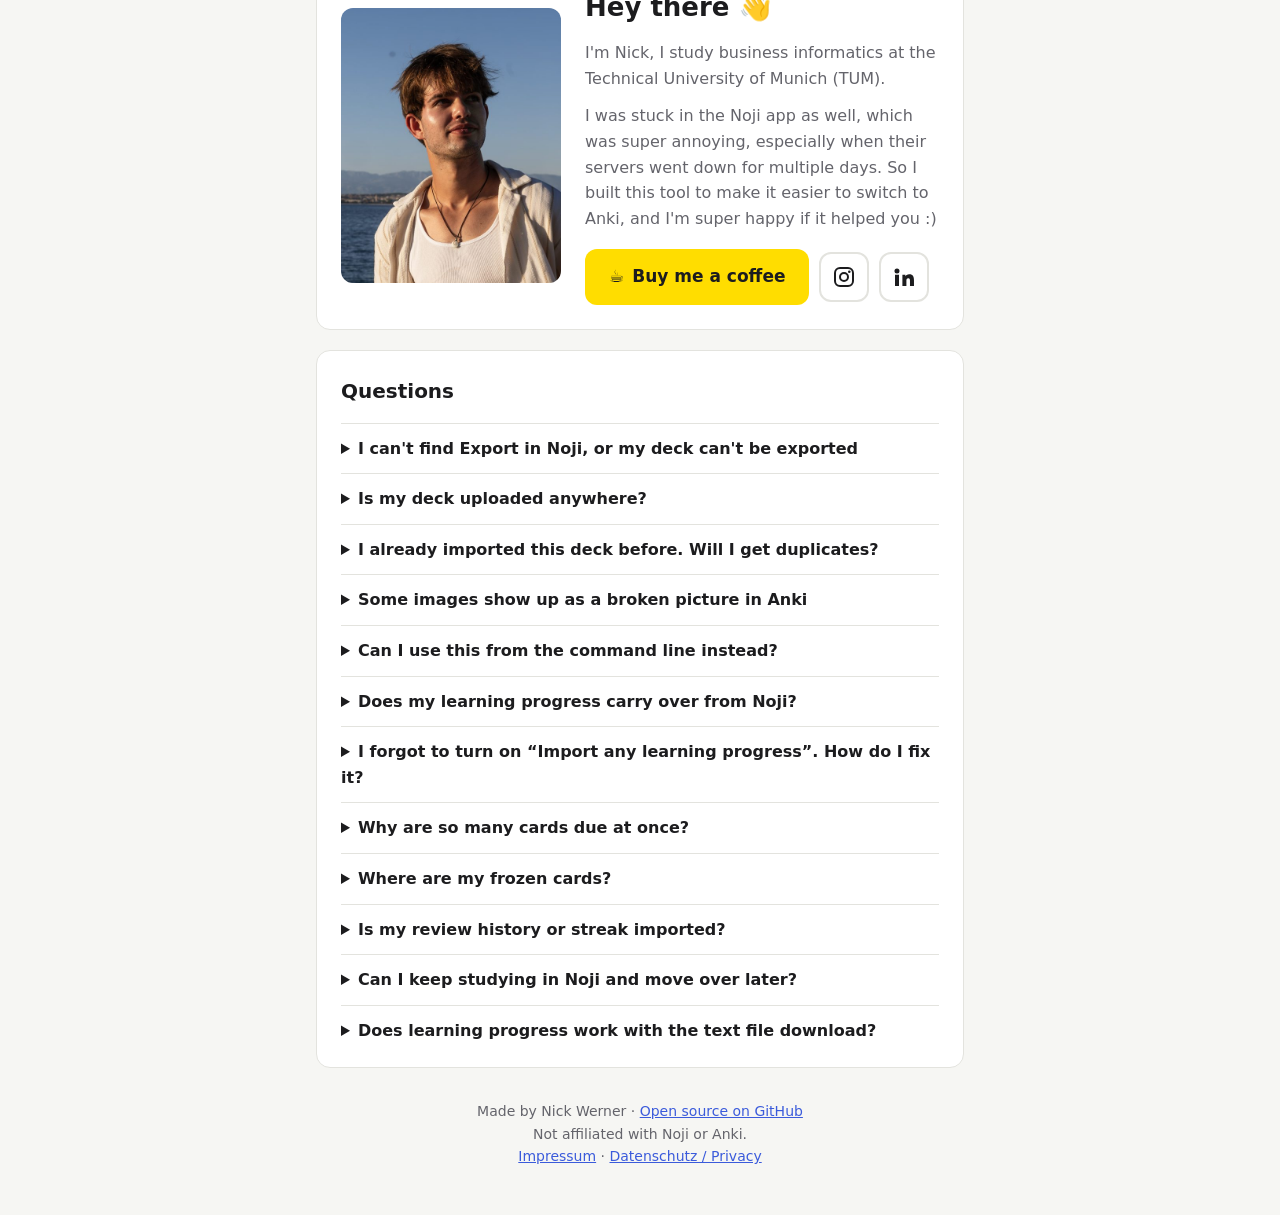
==== commit 9a5ce28f: "Website: put quotes around cited button and menu labels Co-Authored-By: Claude Opus 5.5 <noreply@ant" ====
--- a/docs/index.html
+++ b/docs/index.html
@@ -44,8 +44,8 @@
   <section class="card">
     <h2><span class="num">1</span> Export your deck from Noji</h2>
     <ol class="howto">
-      <li>In Noji, open the deck you want to move and go to its <strong>Settings</strong>.</li>
-      <li>Choose <strong>Export</strong> and pick the <strong>OFC</strong> format. <span class="muted">(Not CSV: CSV leaves out images.)</span> Exporting a deck includes all its sub-decks.</li>
+      <li>In Noji, open the deck you want to move and go to its <strong>“Settings”</strong>.</li>
+      <li>Choose <strong>“Export”</strong> and pick the <strong>“OFC”</strong> format. <span class="muted">(Not CSV: CSV leaves out images.)</span> Exporting a deck includes all its sub-decks.</li>
       <li><strong>Turn on the option to include your learning progress.</strong> Your cards then keep their due dates and intervals in Anki instead of starting over as new cards.</li>
       <li>Enter your email address. Noji emails you a download link once the file is ready, which can take a few minutes for big decks.</li>
       <li><strong>Download the <code>.ofc</code> file from the email within 24 hours.</strong> After that, Noji deletes it.</li>
@@ -103,7 +103,7 @@
         <p>When you import, turn on “Import any learning progress” in Anki's import window. Otherwise every card arrives as new.</p>
       </div>
       <div class="notice warn" id="r-no-apkg" hidden>
-        <p>Your browser couldn't create an Anki deck file, so this download is a text file + images instead. See <em>Using the text file instead</em> below.</p>
+        <p>Your browser couldn't create an Anki deck file, so this download is a text file + images instead. See “Using the text file instead” below.</p>
       </div>
       <div class="notice warn" id="r-failed" hidden>
         <p><strong id="r-failed-title"></strong></p>
@@ -121,16 +121,16 @@
   <section class="card">
     <h2><span class="num">3</span> Import into Anki</h2>
     <ol class="howto">
-      <li><strong>Double-click the <code>.apkg</code> file</strong> you downloaded. Anki opens and shows an import window. <span class="muted">(Or open Anki yourself and go to <em>File → Import</em>.)</span></li>
+      <li><strong>Double-click the <code>.apkg</code> file</strong> you downloaded. Anki opens and shows an import window. <span class="muted">(Or open Anki yourself and go to “File → Import”.)</span></li>
       <li><strong>Turn on “Import any learning progress”</strong> in the import window if you exported your learning progress. <strong>Don't skip this:</strong> without it, all cards arrive as new, and importing again later won't fix it.</li>
-      <li><strong>Click <em>Import</em>.</strong> That's it: your cards, sub-decks and images are now in Anki.</li>
+      <li><strong>Click “Import”.</strong> That's it: your cards, sub-decks and images are now in Anki.</li>
     </ol>
 
     <details class="manual">
       <summary>Using the text file instead</summary>
       <ol class="howto">
-        <li><strong>Unzip the download.</strong> <span class="muted">Mac: double-click it. Windows: right-click → <em>Extract All</em>.</span> You get a folder with a <code>.txt</code> file and an <code>attachments</code> folder.</li>
-        <li><strong>Import the cards.</strong> Open Anki, go to <em>File → Import</em> and choose the <code>.txt</code> file. Make sure <em>Allow HTML in fields</em> is checked, then click <em>Import</em>.</li>
+        <li><strong>Unzip the download.</strong> <span class="muted">Mac: double-click it. Windows: right-click → “Extract All”.</span> You get a folder with a <code>.txt</code> file and an <code>attachments</code> folder.</li>
+        <li><strong>Import the cards.</strong> Open Anki, go to “File → Import” and choose the <code>.txt</code> file. Make sure “Allow HTML in fields” is checked, then click “Import”.</li>
         <li>
           <strong>Copy the images.</strong> Copy everything <em>inside</em> the <code>attachments</code> folder into Anki's media folder:
           <div class="tabs" role="tablist">
@@ -210,7 +210,7 @@
     </details>
     <details>
       <summary>I forgot to turn on “Import any learning progress”. How do I fix it?</summary>
-      <p>In Anki, delete the deck you just imported (click the gear icon next to it, then <em>Delete</em>). Then import the <code>.apkg</code> again, this time with “Import any learning progress” turned on. Importing again without deleting first won't help: Anki sees that the cards already exist and leaves them as new.</p>
+      <p>In Anki, delete the deck you just imported (click the gear icon next to it, then “Delete”). Then import the <code>.apkg</code> again, this time with “Import any learning progress” turned on. Importing again without deleting first won't help: Anki sees that the cards already exist and leaves them as new.</p>
     </details>
     <details>
       <summary>Why are so many cards due at once?</summary>
@@ -218,7 +218,7 @@
     </details>
     <details>
       <summary>Where are my frozen cards?</summary>
-      <p>Frozen cards are suspended in Anki: they keep their progress but don't show up for review. To find them, open <em>Browse</em> and search for <code>is:suspended</code>. Select them and press <em>Toggle Suspend</em> to study them again.</p>
+      <p>Frozen cards are suspended in Anki: they keep their progress but don't show up for review. To find them, open “Browse” and search for <code>is:suspended</code>. Select them and press “Toggle Suspend” to study them again.</p>
     </details>
     <details>
       <summary>Is my review history or streak imported?</summary>
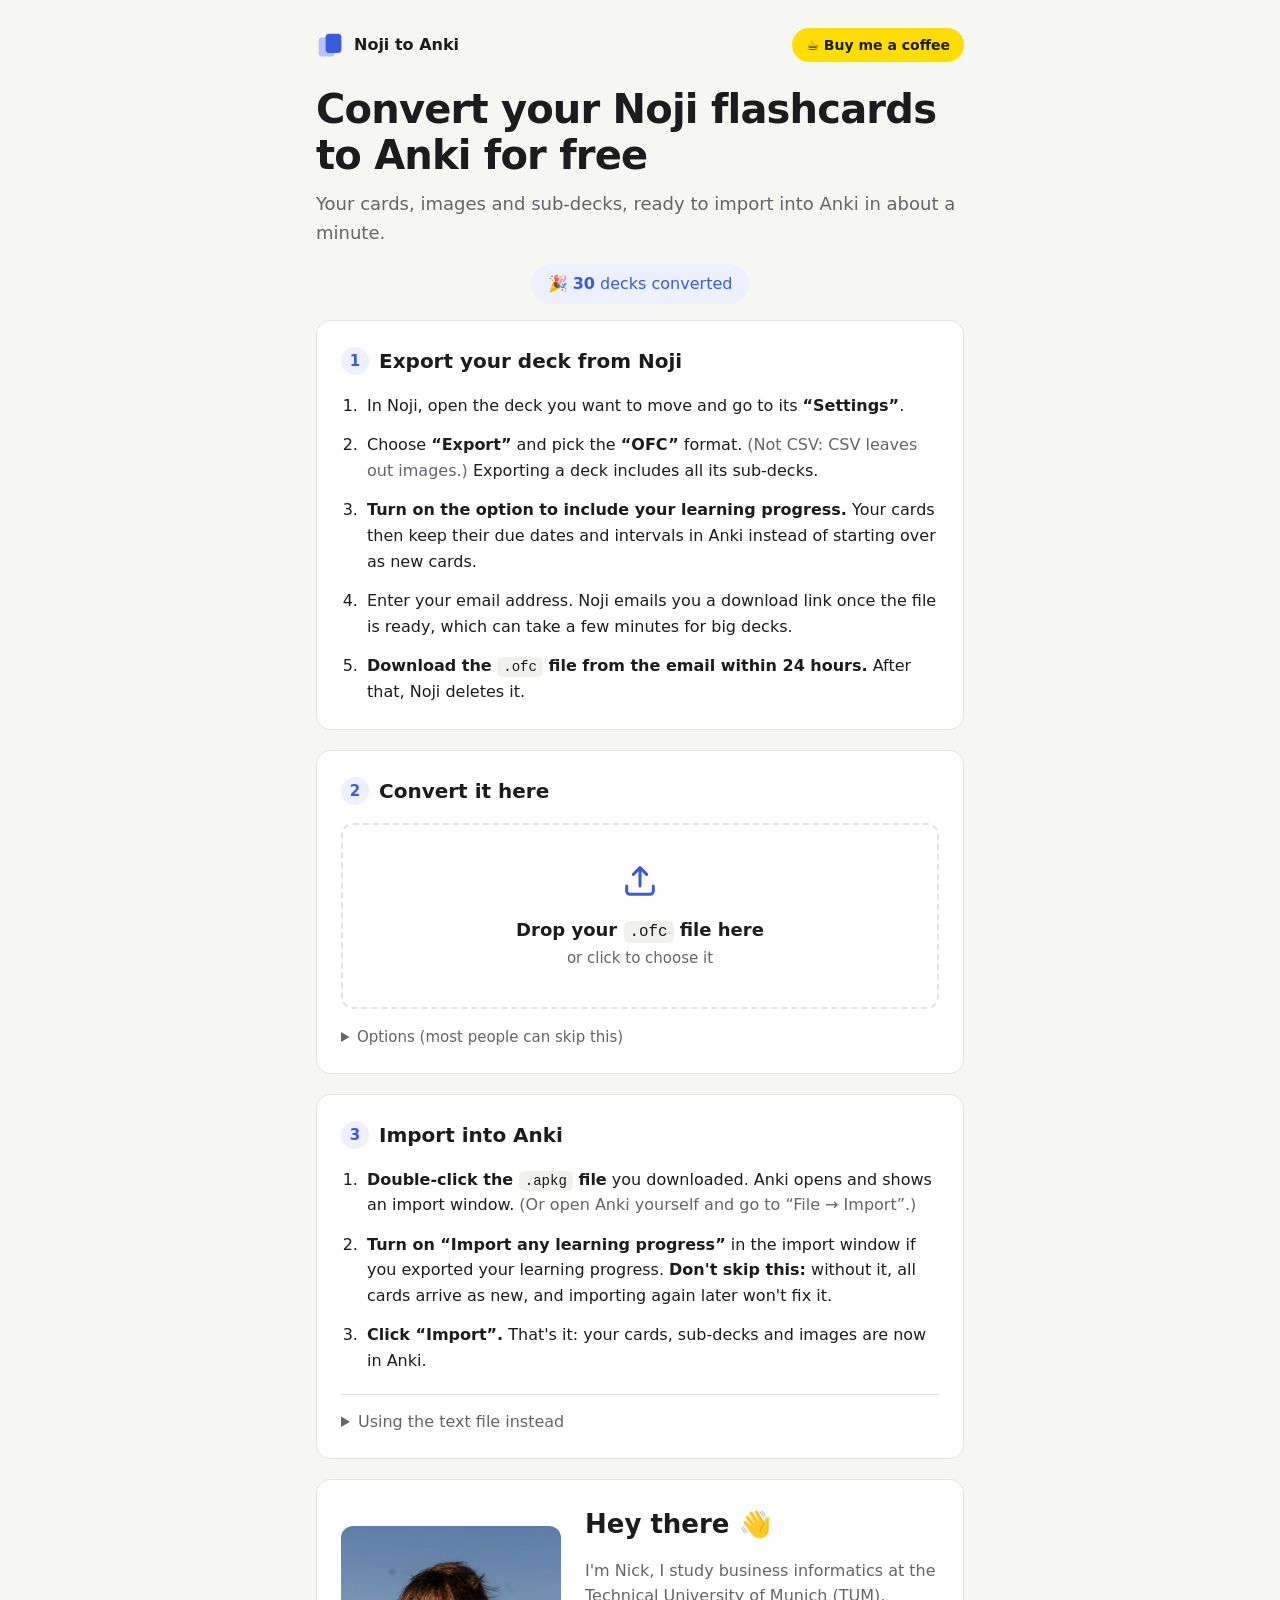
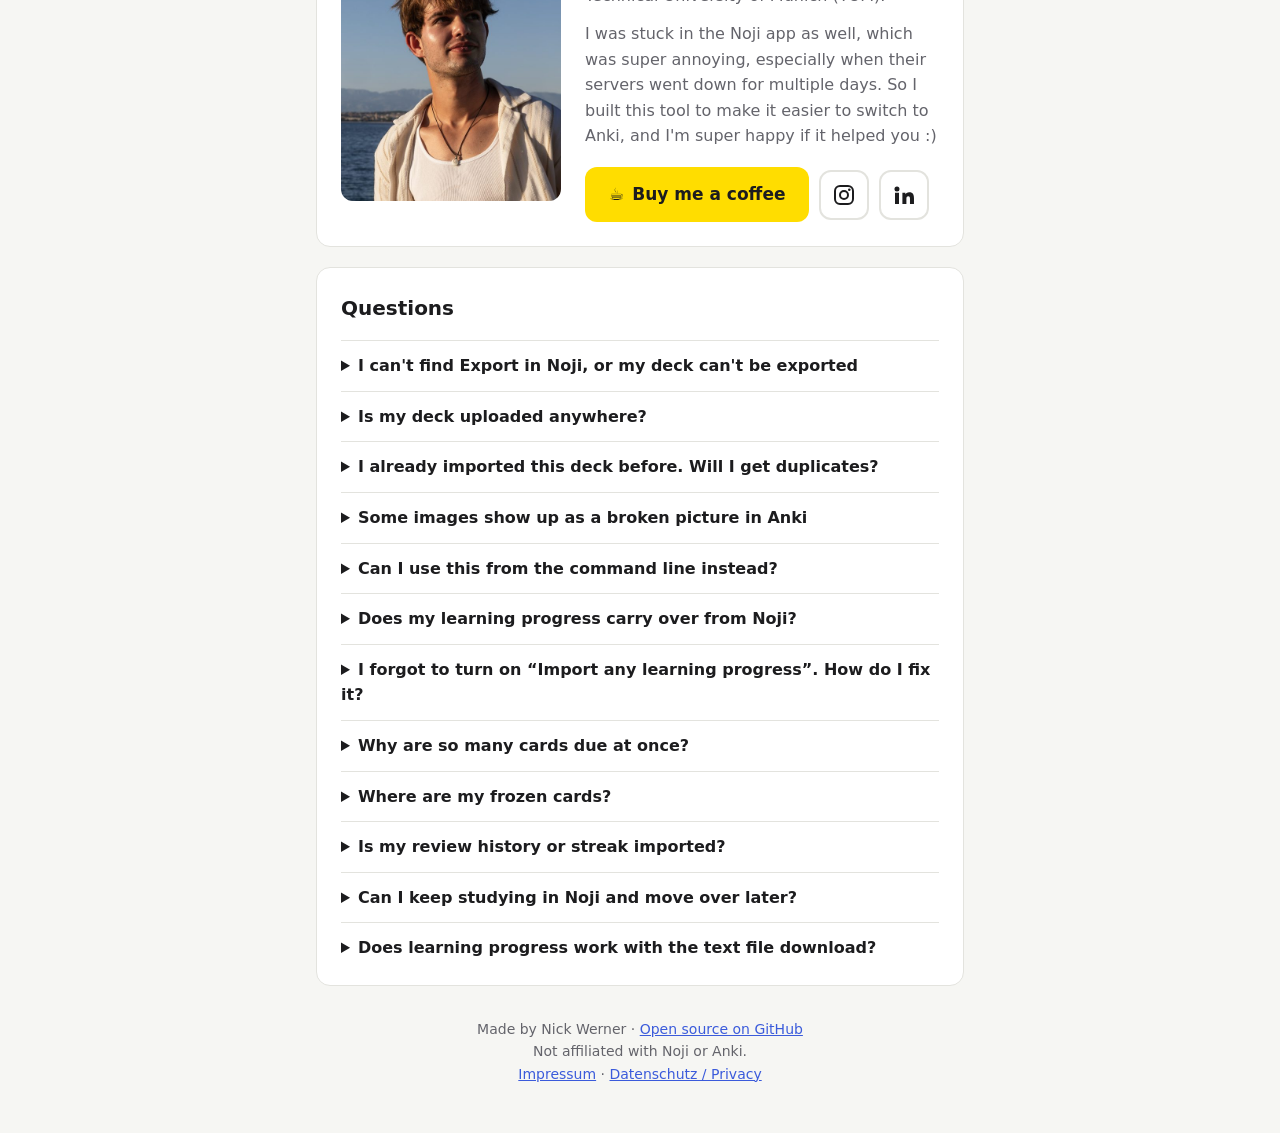
==== commit 5d149d2f: "Website: more compact top section with new headline Co-Authored-By: Claude Opus 5.5 <noreply@anthrop" ====
--- a/docs/index.html
+++ b/docs/index.html
@@ -30,13 +30,8 @@
 
 <main>
   <section class="hero">
-    <h1>Move your Noji flashcards to Anki</h1>
+    <h1>Convert your Noji flashcards to Anki for free</h1>
     <p>Your cards, images and sub-decks, ready to import into Anki in about a minute.</p>
-    <div class="badges">
-      <span class="badge">🔒 Your deck never leaves your computer</span>
-      <span class="badge">Free &amp; open source</span>
-      <span class="badge">Nothing to install</span>
-    </div>
   </section>
 
   <p class="counter"><span class="badge badge-count"><span aria-hidden="true">🎉</span> <b id="deck-count">30</b> decks converted</span></p>
--- a/docs/style.css
+++ b/docs/style.css
@@ -41,16 +41,15 @@
 header { padding-top: 28px; display: flex; align-items: center; gap: 10px; font-weight: 650; }
 header svg { width: 28px; height: 28px; }
 
-.hero { padding: 40px 0 28px; }
+.hero { padding: 24px 0 16px; }
 h1 { font-size: clamp(28px, 6vw, 40px); line-height: 1.15; letter-spacing: -0.02em; margin: 0 0 12px; }
 .hero p { margin: 0; color: var(--muted); font-size: 18px; }
-.badges { display: flex; flex-wrap: wrap; gap: 8px; margin-top: 18px; }
 .badge {
   font-size: 14px; color: var(--muted);
   border: 1px solid var(--border); background: var(--surface);
   padding: 4px 12px; border-radius: 999px;
 }
-.counter { text-align: center; margin: 0 0 20px; }
+.counter { text-align: center; margin: 0 0 16px; }
 .badge-count { display: inline-block; font-size: 16px; padding: 6px 16px; color: var(--accent); background: var(--accent-soft); border-color: transparent; }
 .badge-count b { font-variant-numeric: tabular-nums; }
 
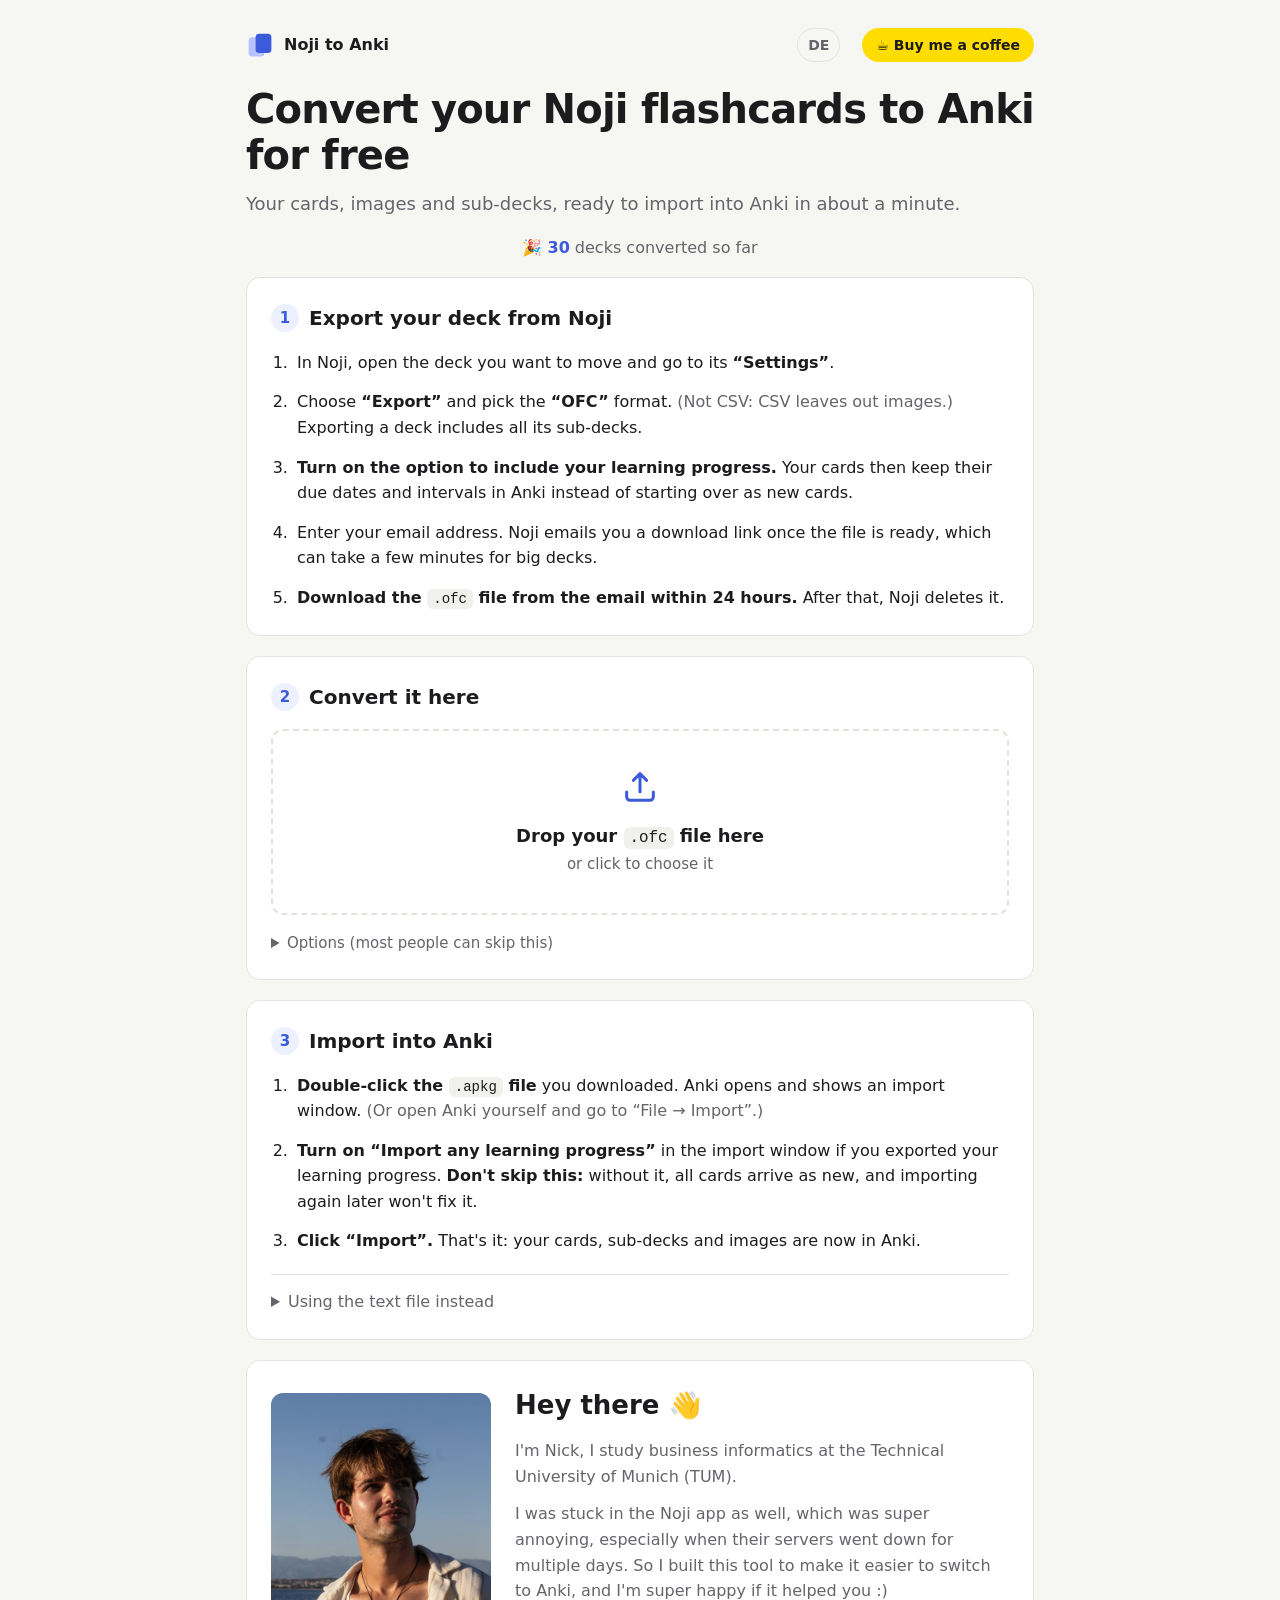
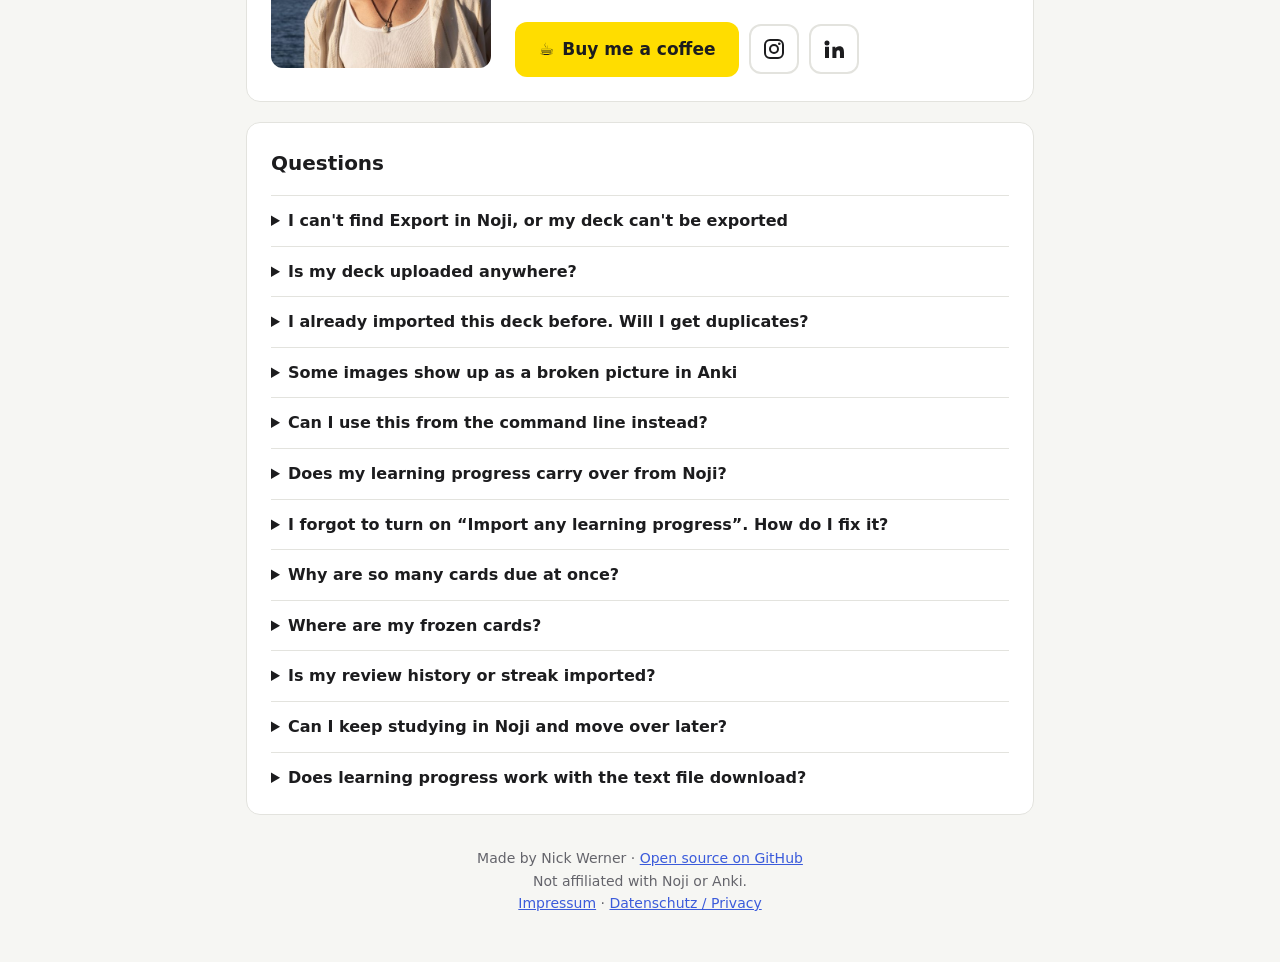
==== commit fbf0ab90: "Website: German version, "decks converted so far" counter without pill - i18n.js picks German or Eng" ====
--- a/docs/index.html
+++ b/docs/index.html
@@ -7,6 +7,9 @@
 <meta name="description" content="Convert your Noji flashcards to Anki, with images and sub-decks. Free, and your deck never leaves your computer.">
 <link rel="icon" href="data:image/svg+xml,<svg xmlns='http://www.w3.org/2000/svg' viewBox='0 0 32 32'><rect x='3' y='7' width='18' height='22' rx='4' fill='%23b8c2ff'/><rect x='11' y='3' width='18' height='22' rx='4' fill='%233b5bdb'/></svg>">
 <link rel="canonical" href="https://nojitoanki.com/">
+<link rel="alternate" hreflang="en" href="https://nojitoanki.com/?lang=en">
+<link rel="alternate" hreflang="de" href="https://nojitoanki.com/?lang=de">
+<link rel="alternate" hreflang="x-default" href="https://nojitoanki.com/">
 <meta name="theme-color" content="#3b5bdb">
 <meta property="og:type" content="website">
 <meta property="og:site_name" content="Noji to Anki">
@@ -24,110 +27,111 @@
 
 <header>
   <svg viewBox="0 0 32 32" aria-hidden="true"><rect x="3" y="7" width="18" height="22" rx="4" fill="#b8c2ff"/><rect x="11" y="3" width="18" height="22" rx="4" fill="#3b5bdb"/></svg>
-  Noji to Anki
-  <a class="header-coffee" href="https://buymeacoffee.com/nickwerner" target="_blank" rel="noopener" data-goatcounter-click="coffee-header" data-goatcounter-title="Coffee button (header)"><span aria-hidden="true">☕</span> Buy me a coffee</a>
+  <span class="brand">Noji to Anki</span>
+  <a class="lang-switch" id="lang-switch" href="?lang=de" data-i18n="header.lang">DE</a>
+  <a class="header-coffee" href="https://buymeacoffee.com/nickwerner" target="_blank" rel="noopener" data-goatcounter-click="coffee-header" data-goatcounter-title="Coffee button (header)" data-i18n="header.coffee"><span aria-hidden="true">☕</span> Buy me a coffee</a>
 </header>
 
 <main>
   <section class="hero">
-    <h1>Convert your Noji flashcards to Anki for free</h1>
-    <p>Your cards, images and sub-decks, ready to import into Anki in about a minute.</p>
-  </section>
-
-  <p class="counter"><span class="badge badge-count"><span aria-hidden="true">🎉</span> <b id="deck-count">30</b> decks converted</span></p>
+    <h1 data-i18n="hero.title">Convert your Noji flashcards to Anki for free</h1>
+    <p data-i18n="hero.text">Your cards, images and sub-decks, ready to import into Anki in about a minute.</p>
+  </section>
+
+  <p class="counter" data-i18n="counter"><span aria-hidden="true">🎉</span> <b id="deck-count">30</b> decks converted so far</p>
 
   <section class="card">
-    <h2><span class="num">1</span> Export your deck from Noji</h2>
+    <h2 data-i18n="export.title"><span class="num">1</span> Export your deck from Noji</h2>
     <ol class="howto">
-      <li>In Noji, open the deck you want to move and go to its <strong>“Settings”</strong>.</li>
-      <li>Choose <strong>“Export”</strong> and pick the <strong>“OFC”</strong> format. <span class="muted">(Not CSV: CSV leaves out images.)</span> Exporting a deck includes all its sub-decks.</li>
-      <li><strong>Turn on the option to include your learning progress.</strong> Your cards then keep their due dates and intervals in Anki instead of starting over as new cards.</li>
-      <li>Enter your email address. Noji emails you a download link once the file is ready, which can take a few minutes for big decks.</li>
-      <li><strong>Download the <code>.ofc</code> file from the email within 24 hours.</strong> After that, Noji deletes it.</li>
+      <li data-i18n="export.1">In Noji, open the deck you want to move and go to its <strong>“Settings”</strong>.</li>
+      <li data-i18n="export.2">Choose <strong>“Export”</strong> and pick the <strong>“OFC”</strong> format. <span class="muted">(Not CSV: CSV leaves out images.)</span> Exporting a deck includes all its sub-decks.</li>
+      <li data-i18n="export.3"><strong>Turn on the option to include your learning progress.</strong> Your cards then keep their due dates and intervals in Anki instead of starting over as new cards.</li>
+      <li data-i18n="export.4">Enter your email address. Noji emails you a download link once the file is ready, which can take a few minutes for big decks.</li>
+      <li data-i18n="export.5"><strong>Download the <code>.ofc</code> file from the email within 24 hours.</strong> After that, Noji deletes it.</li>
     </ol>
   </section>
 
   <section class="card" id="step-convert">
-    <h2><span class="num">2</span> <span id="convert-title">Convert it here</span></h2>
+    <h2><span class="num">2</span> <span id="convert-title" data-i18n="convert.title">Convert it here</span></h2>
 
     <div id="picker">
       <label class="drop" id="drop">
         <input type="file" id="file" accept=".ofc,.zip">
         <svg viewBox="0 0 24 24" fill="none" stroke="currentColor" stroke-width="1.8" stroke-linecap="round" stroke-linejoin="round" aria-hidden="true"><path d="M12 15V4m0 0L8 8m4-4 4 4"/><path d="M4 15v3a2 2 0 0 0 2 2h12a2 2 0 0 0 2-2v-3"/></svg>
-        <strong>Drop your <code>.ofc</code> file here</strong>
-        <span>or click to choose it</span>
+        <strong data-i18n="drop.title">Drop your <code>.ofc</code> file here</strong>
+        <span data-i18n="drop.text">or click to choose it</span>
       </label>
 
       <details class="options">
-        <summary>Options (most people can skip this)</summary>
+        <summary data-i18n="options.summary">Options (most people can skip this)</summary>
         <div class="field">
-          <label for="label">Label in front of every card</label>
-          <input type="text" id="label" placeholder="e.g. Biology: " autocomplete="off">
-          <p>Handy if you study several subjects mixed together. “What is a cell?” becomes “Biology: What is a cell?”. Leave empty for no label.</p>
+          <label for="label" data-i18n="options.label">Label in front of every card</label>
+          <input type="text" id="label" placeholder="e.g. Biology: " data-i18n-attr="placeholder:options.placeholder" autocomplete="off">
+          <p data-i18n="options.help">Handy if you study several subjects mixed together. “What is a cell?” becomes “Biology: What is a cell?”. Leave empty for no label.</p>
         </div>
       </details>
     </div>
 
     <div id="progress" hidden aria-live="polite">
       <ul class="steps">
-        <li data-step="read">Reading your file</li>
-        <li data-step="unpack">Unpacking the deck</li>
-        <li data-step="cards">Building cards</li>
-        <li data-step="images">Collecting images</li>
+        <li data-step="read" data-i18n="step.read">Reading your file</li>
+        <li data-step="unpack" data-i18n="step.unpack">Unpacking the deck</li>
+        <li data-step="cards" data-i18n="step.cards">Building cards</li>
+        <li data-step="images" data-i18n="step.images">Collecting images</li>
         <li data-step="download" hidden>Downloading missing images</li>
-        <li data-step="zip">Packing your download</li>
+        <li data-step="zip" data-i18n="step.zip">Packing your download</li>
       </ul>
     </div>
 
     <div id="result" hidden>
       <div class="stats">
-        <div class="stat"><b id="r-cards">0</b><span>cards</span></div>
-        <div class="stat"><b id="r-decks">0</b><span>decks</span></div>
-        <div class="stat"><b id="r-images">0</b><span>images</span></div>
+        <div class="stat"><b id="r-cards">0</b><span data-i18n="stat.cards">cards</span></div>
+        <div class="stat"><b id="r-decks">0</b><span data-i18n="stat.decks">decks</span></div>
+        <div class="stat"><b id="r-images">0</b><span data-i18n="stat.images">images</span></div>
       </div>
       <div class="actions">
-        <a class="button" id="download" href="#" download>
+        <a class="button" id="download" href="#" download data-i18n="result.download">
           <svg viewBox="0 0 24 24" fill="none" stroke="currentColor" stroke-width="2" stroke-linecap="round" stroke-linejoin="round" aria-hidden="true"><path d="M12 4v11m0 0 4-4m-4 4-4-4"/><path d="M4 17v1a2 2 0 0 0 2 2h12a2 2 0 0 0 2-2v-1"/></svg>
           Download Anki deck
         </a>
-        <button class="link-button" id="again" type="button">Convert another file</button>
-      </div>
-      <p class="file-name"><span id="r-file"></span><span id="zip-option"> · <a id="download-zip" href="#" download>or download as text file + images (.zip)</a></span></p>
+        <button class="link-button" id="again" type="button" data-i18n="result.again">Convert another file</button>
+      </div>
+      <p class="file-name"><span id="r-file"></span><span id="zip-option"> · <a id="download-zip" href="#" download data-i18n="result.zip">or download as text file + images (.zip)</a></span></p>
       <div class="notice ok" id="r-progress" hidden>
         <p><strong id="r-progress-title"></strong></p>
-        <p>When you import, turn on “Import any learning progress” in Anki's import window. Otherwise every card arrives as new.</p>
+        <p data-i18n="result.progress">When you import, turn on “Import any learning progress” in Anki's import window. Otherwise every card arrives as new.</p>
       </div>
       <div class="notice warn" id="r-no-apkg" hidden>
-        <p>Your browser couldn't create an Anki deck file, so this download is a text file + images instead. See “Using the text file instead” below.</p>
+        <p data-i18n="result.noApkg">Your browser couldn't create an Anki deck file, so this download is a text file + images instead. See “Using the text file instead” below.</p>
       </div>
       <div class="notice warn" id="r-failed" hidden>
         <p><strong id="r-failed-title"></strong></p>
-        <p>These cards will show a broken picture in Anki. Check your internet connection and try again, or re-export the deck from Noji.</p>
+        <p data-i18n="result.failed">These cards will show a broken picture in Anki. Check your internet connection and try again, or re-export the deck from Noji.</p>
         <ul id="r-failed-list"></ul>
       </div>
     </div>
 
     <div class="notice error" id="error" hidden>
-      <p><strong>That didn't work.</strong></p>
+      <p><strong data-i18n="error.title">That didn't work.</strong></p>
       <p id="error-text"></p>
     </div>
   </section>
 
   <section class="card">
-    <h2><span class="num">3</span> Import into Anki</h2>
+    <h2 data-i18n="import.title"><span class="num">3</span> Import into Anki</h2>
     <ol class="howto">
-      <li><strong>Double-click the <code>.apkg</code> file</strong> you downloaded. Anki opens and shows an import window. <span class="muted">(Or open Anki yourself and go to “File → Import”.)</span></li>
-      <li><strong>Turn on “Import any learning progress”</strong> in the import window if you exported your learning progress. <strong>Don't skip this:</strong> without it, all cards arrive as new, and importing again later won't fix it.</li>
-      <li><strong>Click “Import”.</strong> That's it: your cards, sub-decks and images are now in Anki.</li>
+      <li data-i18n="import.1"><strong>Double-click the <code>.apkg</code> file</strong> you downloaded. Anki opens and shows an import window. <span class="muted">(Or open Anki yourself and go to “File → Import”.)</span></li>
+      <li data-i18n="import.2"><strong>Turn on “Import any learning progress”</strong> in the import window if you exported your learning progress. <strong>Don't skip this:</strong> without it, all cards arrive as new, and importing again later won't fix it.</li>
+      <li data-i18n="import.3"><strong>Click “Import”.</strong> That's it: your cards, sub-decks and images are now in Anki.</li>
     </ol>
 
     <details class="manual">
-      <summary>Using the text file instead</summary>
+      <summary data-i18n="manual.summary">Using the text file instead</summary>
       <ol class="howto">
-        <li><strong>Unzip the download.</strong> <span class="muted">Mac: double-click it. Windows: right-click → “Extract All”.</span> You get a folder with a <code>.txt</code> file and an <code>attachments</code> folder.</li>
-        <li><strong>Import the cards.</strong> Open Anki, go to “File → Import” and choose the <code>.txt</code> file. Make sure “Allow HTML in fields” is checked, then click “Import”.</li>
+        <li data-i18n="manual.1"><strong>Unzip the download.</strong> <span class="muted">Mac: double-click it. Windows: right-click → “Extract All”.</span> You get a folder with a <code>.txt</code> file and an <code>attachments</code> folder.</li>
+        <li data-i18n="manual.2"><strong>Import the cards.</strong> Open Anki, go to “File → Import” and choose the <code>.txt</code> file. Make sure “Allow HTML in fields” is checked, then click “Import”.</li>
         <li>
-          <strong>Copy the images.</strong> Copy everything <em>inside</em> the <code>attachments</code> folder into Anki's media folder:
+          <span data-i18n="manual.3"><strong>Copy the images.</strong> Copy everything <em>inside</em> the <code>attachments</code> folder into Anki's media folder:</span>
           <div class="tabs" role="tablist">
             <button role="tab" id="tab-mac" aria-controls="panel-mac" aria-selected="true" type="button">Mac</button>
             <button role="tab" id="tab-win" aria-controls="panel-win" aria-selected="false" type="button">Windows</button>
@@ -135,38 +139,38 @@
           </div>
           <div class="tab-panel" role="tabpanel" id="panel-mac" aria-labelledby="tab-mac">
             <ol>
-              <li>In Finder, press <code>⌘ Cmd</code> + <code>⇧ Shift</code> + <code>G</code>.</li>
-              <li><span class="path">Paste <code>~/Library/Application Support/Anki2/User 1/collection.media</code> <button class="copy" type="button">Copy</button></span></li>
-              <li>Press Enter and paste the images there.</li>
+              <li data-i18n="manual.mac1">In Finder, press <code>⌘ Cmd</code> + <code>⇧ Shift</code> + <code>G</code>.</li>
+              <li><span class="path" data-i18n="manual.mac2">Paste <code>~/Library/Application Support/Anki2/User 1/collection.media</code> <button class="copy" type="button">Copy</button></span></li>
+              <li data-i18n="manual.enter">Press Enter and paste the images there.</li>
             </ol>
           </div>
           <div class="tab-panel" role="tabpanel" id="panel-win" aria-labelledby="tab-win" hidden>
             <ol>
-              <li>Press <code>Win</code> + <code>R</code>.</li>
-              <li><span class="path">Paste <code>%APPDATA%\Anki2\User 1\collection.media</code> <button class="copy" type="button">Copy</button></span></li>
-              <li>Press Enter and paste the images there.</li>
+              <li data-i18n="manual.win1">Press <code>Win</code> + <code>R</code>.</li>
+              <li><span class="path" data-i18n="manual.win2">Paste <code>%APPDATA%\Anki2\User 1\collection.media</code> <button class="copy" type="button">Copy</button></span></li>
+              <li data-i18n="manual.enter">Press Enter and paste the images there.</li>
             </ol>
           </div>
           <div class="tab-panel" role="tabpanel" id="panel-linux" aria-labelledby="tab-linux" hidden>
             <ol>
-              <li><span class="path">Open <code>~/.local/share/Anki2/User 1/collection.media</code> <button class="copy" type="button">Copy</button></span></li>
-              <li>Paste the images there.</li>
+              <li><span class="path" data-i18n="manual.linux1">Open <code>~/.local/share/Anki2/User 1/collection.media</code> <button class="copy" type="button">Copy</button></span></li>
+              <li data-i18n="manual.linux2">Paste the images there.</li>
             </ol>
           </div>
-          <p class="muted">If your Anki profile isn't called “User 1”, use its name instead.</p>
+          <p class="muted" data-i18n="manual.profile">If your Anki profile isn't called “User 1”, use its name instead.</p>
         </li>
       </ol>
     </details>
   </section>
 
   <section class="card about">
-    <img class="about-photo" src="nick.jpg" width="560" height="700" alt="Photo of Nick Werner" loading="lazy">
+    <img class="about-photo" src="nick.jpg" width="560" height="700" alt="Photo of Nick Werner" data-i18n-attr="alt:about.photo" loading="lazy">
     <div class="about-text">
-      <h2>Hey there <span aria-hidden="true">👋</span></h2>
-      <p>I'm Nick, I study business informatics at the Technical University of Munich (TUM).</p>
-      <p>I was stuck in the Noji app as well, which was super annoying, especially when their servers went down for multiple days. So I built this tool to make it easier to switch to Anki, and I'm super happy if it helped you :)</p>
+      <h2 data-i18n="about.title">Hey there <span aria-hidden="true">👋</span></h2>
+      <p data-i18n="about.1">I'm Nick, I study business informatics at the Technical University of Munich (TUM).</p>
+      <p data-i18n="about.2">I was stuck in the Noji app as well, which was super annoying, especially when their servers went down for multiple days. So I built this tool to make it easier to switch to Anki, and I'm super happy if it helped you :)</p>
       <div class="about-actions">
-        <a class="coffee-button" href="https://buymeacoffee.com/nickwerner" target="_blank" rel="noopener" data-goatcounter-click="coffee-about" data-goatcounter-title="Coffee button (about)"><span aria-hidden="true">☕</span> Buy me a coffee</a>
+        <a class="coffee-button" href="https://buymeacoffee.com/nickwerner" target="_blank" rel="noopener" data-goatcounter-click="coffee-about" data-goatcounter-title="Coffee button (about)" data-i18n="about.coffee"><span aria-hidden="true">☕</span> Buy me a coffee</a>
         <a class="social" href="https://www.instagram.com/nick.wrnr/" target="_blank" rel="noopener" aria-label="Instagram" title="Instagram">
           <svg viewBox="0 0 24 24" aria-hidden="true"><rect x="3" y="3" width="18" height="18" rx="5" fill="none" stroke="currentColor" stroke-width="2"/><circle cx="12" cy="12" r="4" fill="none" stroke="currentColor" stroke-width="2"/><circle cx="17.3" cy="6.7" r="1.3" fill="currentColor"/></svg>
         </a>
@@ -178,73 +182,74 @@
   </section>
 
   <section class="card faq">
-    <h2>Questions</h2>
-    <details>
-      <summary>I can't find Export in Noji, or my deck can't be exported</summary>
-      <p>Noji only lets you export decks you created yourself. Decks you imported or duplicated from someone else can't be exported. This is a limit in Noji, not in this converter. See <a href="https://help.noji.io/en/articles/11524889-export-your-decks">Noji's help article on exporting</a>.</p>
-    </details>
-    <details>
-      <summary>Is my deck uploaded anywhere?</summary>
-      <p>No. The conversion runs entirely in your browser, and your file is never sent to a server. The only thing the page loads from the internet are images that are missing from your export, and those come straight from Noji.</p>
-    </details>
-    <details>
-      <summary>I already imported this deck before. Will I get duplicates?</summary>
-      <p>No. Importing the <code>.apkg</code> again updates the cards that are already there instead of adding them a second time. Their learning progress in Anki stays as it is.</p>
-    </details>
-    <details>
-      <summary>Some images show up as a broken picture in Anki</summary>
-      <p>With the <code>.apkg</code>, images are imported automatically. If you used the text file instead, make sure you copied the files from the <code>attachments</code> folder of this download into <code>collection.media</code>. Each card points to a file like <code>c4915ef6-….jpg</code>, and that exact file needs to be there. Files with other names (for example <code>409095344.jpg</code>) come from a different import and won't work for these cards.</p>
-    </details>
-    <details>
-      <summary>Can I use this from the command line instead?</summary>
-      <p>Yes. The same converter is available as a Python script on <a href="https://github.com/NickDerWerner/Noji-to-Anki">GitHub</a>.</p>
-    </details>
-    <details>
-      <summary>Does my learning progress carry over from Noji?</summary>
-      <p>Yes, if you exported with learning progress. Every card keeps its state (new, learning or review), its next due date, its interval and its ease. Cards you forgot recently stay in relearning, and frozen cards become suspended cards. When the deck is ready, the converter tells you how many cards keep their progress.</p>
-    </details>
-    <details>
-      <summary>I forgot to turn on “Import any learning progress”. How do I fix it?</summary>
-      <p>In Anki, delete the deck you just imported (click the gear icon next to it, then “Delete”). Then import the <code>.apkg</code> again, this time with “Import any learning progress” turned on. Importing again without deleting first won't help: Anki sees that the cards already exist and leaves them as new.</p>
-    </details>
-    <details>
-      <summary>Why are so many cards due at once?</summary>
-      <p>Your cards are due on the same days as in Noji. If you haven't studied for a while, they are all overdue, just as they would be in Noji. Anki shows up to 200 reviews per day by default, so the pile gets spread over a few days. You can change this limit in the deck's options.</p>
-    </details>
-    <details>
-      <summary>Where are my frozen cards?</summary>
-      <p>Frozen cards are suspended in Anki: they keep their progress but don't show up for review. To find them, open “Browse” and search for <code>is:suspended</code>. Select them and press “Toggle Suspend” to study them again.</p>
-    </details>
-    <details>
-      <summary>Is my review history or streak imported?</summary>
-      <p>No. Noji's export only contains each card's current state, not the list of your past reviews, so your streak and Noji statistics can't be carried over. So that Anki's FSRS scheduler can work with your cards right away, every learned card gets one estimated review on the day you last studied it in Noji.</p>
-    </details>
-    <details>
-      <summary>Can I keep studying in Noji and move over later?</summary>
-      <p>Yes, but progress is only taken over on the first import. If you import the same deck again later, Anki updates the card contents but keeps the progress it already has. To bring over newer progress from Noji, delete the deck in Anki first, then import the new export.</p>
-    </details>
-    <details>
-      <summary>Does learning progress work with the text file download?</summary>
-      <p>No. Only the <code>.apkg</code> can carry learning progress. The text file always imports all cards as new.</p>
+    <h2 data-i18n="faq.title">Questions</h2>
+    <details>
+      <summary data-i18n="faq.export.q">I can't find Export in Noji, or my deck can't be exported</summary>
+      <p data-i18n="faq.export.a">Noji only lets you export decks you created yourself. Decks you imported or duplicated from someone else can't be exported. This is a limit in Noji, not in this converter. See <a href="https://help.noji.io/en/articles/11524889-export-your-decks">Noji's help article on exporting</a>.</p>
+    </details>
+    <details>
+      <summary data-i18n="faq.upload.q">Is my deck uploaded anywhere?</summary>
+      <p data-i18n="faq.upload.a">No. The conversion runs entirely in your browser, and your file is never sent to a server. The only thing the page loads from the internet are images that are missing from your export, and those come straight from Noji.</p>
+    </details>
+    <details>
+      <summary data-i18n="faq.dupes.q">I already imported this deck before. Will I get duplicates?</summary>
+      <p data-i18n="faq.dupes.a">No. Importing the <code>.apkg</code> again updates the cards that are already there instead of adding them a second time. Their learning progress in Anki stays as it is.</p>
+    </details>
+    <details>
+      <summary data-i18n="faq.images.q">Some images show up as a broken picture in Anki</summary>
+      <p data-i18n="faq.images.a">With the <code>.apkg</code>, images are imported automatically. If you used the text file instead, make sure you copied the files from the <code>attachments</code> folder of this download into <code>collection.media</code>. Each card points to a file like <code>c4915ef6-….jpg</code>, and that exact file needs to be there. Files with other names (for example <code>409095344.jpg</code>) come from a different import and won't work for these cards.</p>
+    </details>
+    <details>
+      <summary data-i18n="faq.cli.q">Can I use this from the command line instead?</summary>
+      <p data-i18n="faq.cli.a">Yes. The same converter is available as a Python script on <a href="https://github.com/NickDerWerner/Noji-to-Anki">GitHub</a>.</p>
+    </details>
+    <details>
+      <summary data-i18n="faq.progress.q">Does my learning progress carry over from Noji?</summary>
+      <p data-i18n="faq.progress.a">Yes, if you exported with learning progress. Every card keeps its state (new, learning or review), its next due date, its interval and its ease. Cards you forgot recently stay in relearning, and frozen cards become suspended cards. When the deck is ready, the converter tells you how many cards keep their progress.</p>
+    </details>
+    <details>
+      <summary data-i18n="faq.forgot.q">I forgot to turn on “Import any learning progress”. How do I fix it?</summary>
+      <p data-i18n="faq.forgot.a">In Anki, delete the deck you just imported (click the gear icon next to it, then “Delete”). Then import the <code>.apkg</code> again, this time with “Import any learning progress” turned on. Importing again without deleting first won't help: Anki sees that the cards already exist and leaves them as new.</p>
+    </details>
+    <details>
+      <summary data-i18n="faq.due.q">Why are so many cards due at once?</summary>
+      <p data-i18n="faq.due.a">Your cards are due on the same days as in Noji. If you haven't studied for a while, they are all overdue, just as they would be in Noji. Anki shows up to 200 reviews per day by default, so the pile gets spread over a few days. You can change this limit in the deck's options.</p>
+    </details>
+    <details>
+      <summary data-i18n="faq.frozen.q">Where are my frozen cards?</summary>
+      <p data-i18n="faq.frozen.a">Frozen cards are suspended in Anki: they keep their progress but don't show up for review. To find them, open “Browse” and search for <code>is:suspended</code>. Select them and press “Toggle Suspend” to study them again.</p>
+    </details>
+    <details>
+      <summary data-i18n="faq.history.q">Is my review history or streak imported?</summary>
+      <p data-i18n="faq.history.a">No. Noji's export only contains each card's current state, not the list of your past reviews, so your streak and Noji statistics can't be carried over. So that Anki's FSRS scheduler can work with your cards right away, every learned card gets one estimated review on the day you last studied it in Noji.</p>
+    </details>
+    <details>
+      <summary data-i18n="faq.later.q">Can I keep studying in Noji and move over later?</summary>
+      <p data-i18n="faq.later.a">Yes, but progress is only taken over on the first import. If you import the same deck again later, Anki updates the card contents but keeps the progress it already has. To bring over newer progress from Noji, delete the deck in Anki first, then import the new export.</p>
+    </details>
+    <details>
+      <summary data-i18n="faq.txt.q">Does learning progress work with the text file download?</summary>
+      <p data-i18n="faq.txt.a">No. Only the <code>.apkg</code> can carry learning progress. The text file always imports all cards as new.</p>
     </details>
   </section>
 </main>
 
 <dialog class="thanks" id="thanks" aria-labelledby="thanks-title">
   <div class="cup" aria-hidden="true">🎉</div>
-  <h2 id="thanks-title">Your deck is downloading</h2>
-  <p>Next, double-click the <code>.apkg</code> file to import it into Anki.</p>
-  <p>If this saved you some time, I'd be really happy about a coffee.</p>
-  <a class="coffee-button" href="https://buymeacoffee.com/nickwerner" target="_blank" rel="noopener" id="thanks-coffee" data-goatcounter-click="coffee-popup" data-goatcounter-title="Coffee button (popup)"><span aria-hidden="true">☕</span> Buy me a coffee</a>
-  <form method="dialog"><button class="link-button" type="submit">No thanks, close</button></form>
+  <h2 id="thanks-title" data-i18n="thanks.title">Your deck is downloading</h2>
+  <p data-i18n="thanks.next">Next, double-click the <code>.apkg</code> file to import it into Anki.</p>
+  <p data-i18n="thanks.ask">If this saved you some time, I'd be really happy about a coffee.</p>
+  <a class="coffee-button" href="https://buymeacoffee.com/nickwerner" target="_blank" rel="noopener" id="thanks-coffee" data-goatcounter-click="coffee-popup" data-goatcounter-title="Coffee button (popup)" data-i18n="thanks.coffee"><span aria-hidden="true">☕</span> Buy me a coffee</a>
+  <form method="dialog"><button class="link-button" type="submit" data-i18n="thanks.close">No thanks, close</button></form>
 </dialog>
 
 <footer>
-  Made by Nick Werner · <a href="https://github.com/NickDerWerner/Noji-to-Anki">Open source on GitHub</a><br>
-  Not affiliated with Noji or Anki.<br>
+  <span data-i18n="footer.made">Made by Nick Werner · <a href="https://github.com/NickDerWerner/Noji-to-Anki">Open source on GitHub</a></span><br>
+  <span data-i18n="footer.notAffiliated">Not affiliated with Noji or Anki.</span><br>
   <a href="impressum.html">Impressum</a> · <a href="datenschutz.html">Datenschutz / Privacy</a>
 </footer>
 
+<script src="i18n.js"></script>
 <script src="vendor/fflate.js"></script>
 <script src="vendor/fzstd.js"></script>
 <script src="vendor/sql-wasm.js"></script>
--- a/docs/style.css
+++ b/docs/style.css
@@ -28,7 +28,7 @@
   color: var(--text);
   font: 16px/1.6 system-ui, -apple-system, "Segoe UI", Roboto, sans-serif;
 }
-main, header, footer { max-width: 680px; margin: 0 auto; padding: 0 16px; }
+main, header, footer { max-width: 820px; margin: 0 auto; padding: 0 16px; }
 a { color: var(--accent); }
 code {
   font: 0.88em ui-monospace, "SF Mono", Menlo, Consolas, monospace;
@@ -39,19 +39,13 @@
 }
 
 header { padding-top: 28px; display: flex; align-items: center; gap: 10px; font-weight: 650; }
-header svg { width: 28px; height: 28px; }
+header svg { width: 28px; height: 28px; flex: none; }
 
 .hero { padding: 24px 0 16px; }
 h1 { font-size: clamp(28px, 6vw, 40px); line-height: 1.15; letter-spacing: -0.02em; margin: 0 0 12px; }
 .hero p { margin: 0; color: var(--muted); font-size: 18px; }
-.badge {
-  font-size: 14px; color: var(--muted);
-  border: 1px solid var(--border); background: var(--surface);
-  padding: 4px 12px; border-radius: 999px;
-}
-.counter { text-align: center; margin: 0 0 16px; }
-.badge-count { display: inline-block; font-size: 16px; padding: 6px 16px; color: var(--accent); background: var(--accent-soft); border-color: transparent; }
-.badge-count b { font-variant-numeric: tabular-nums; }
+.counter { text-align: center; margin: 0 0 16px; color: var(--muted); }
+.counter b { color: var(--accent); font-variant-numeric: tabular-nums; }
 
 .card {
   background: var(--surface);
@@ -159,8 +153,11 @@
 .faq summary { cursor: pointer; font-weight: 600; }
 .faq details p { margin: 8px 0 0; color: var(--muted); }
 
+.lang-switch { margin-left: auto; font-size: 14px; font-weight: 600; color: var(--muted); text-decoration: none; border: 1px solid var(--border); border-radius: 999px; padding: 5px 10px; }
+.lang-switch:hover { color: var(--accent); border-color: var(--accent); }
+header, .header-coffee { white-space: nowrap; }
 .header-coffee {
-  margin-left: auto; font-size: 14px; font-weight: 600; text-decoration: none;
+  margin-left: 12px; font-size: 14px; font-weight: 600; text-decoration: none;
   color: var(--coffee-text); background: var(--coffee); border-radius: 999px; padding: 6px 14px;
 }
 .coffee-button {
@@ -222,3 +219,13 @@
 .legal address { font-style: normal; margin-bottom: 12px; }
 .back { display: inline-block; margin-top: 8px; }
 header a.home { color: inherit; text-decoration: none; display: flex; align-items: center; gap: 10px; }
+
+/* Narrow phones: keep logo, language switch and coffee button on one row */
+@media (max-width: 420px) {
+  header { gap: 8px; }
+  .lang-switch { padding: 4px 8px; font-size: 13px; }
+  .header-coffee { margin-left: 0; padding: 6px 10px; font-size: 13px; }
+}
+@media (max-width: 359px) {
+  header .brand { display: none; }
+}
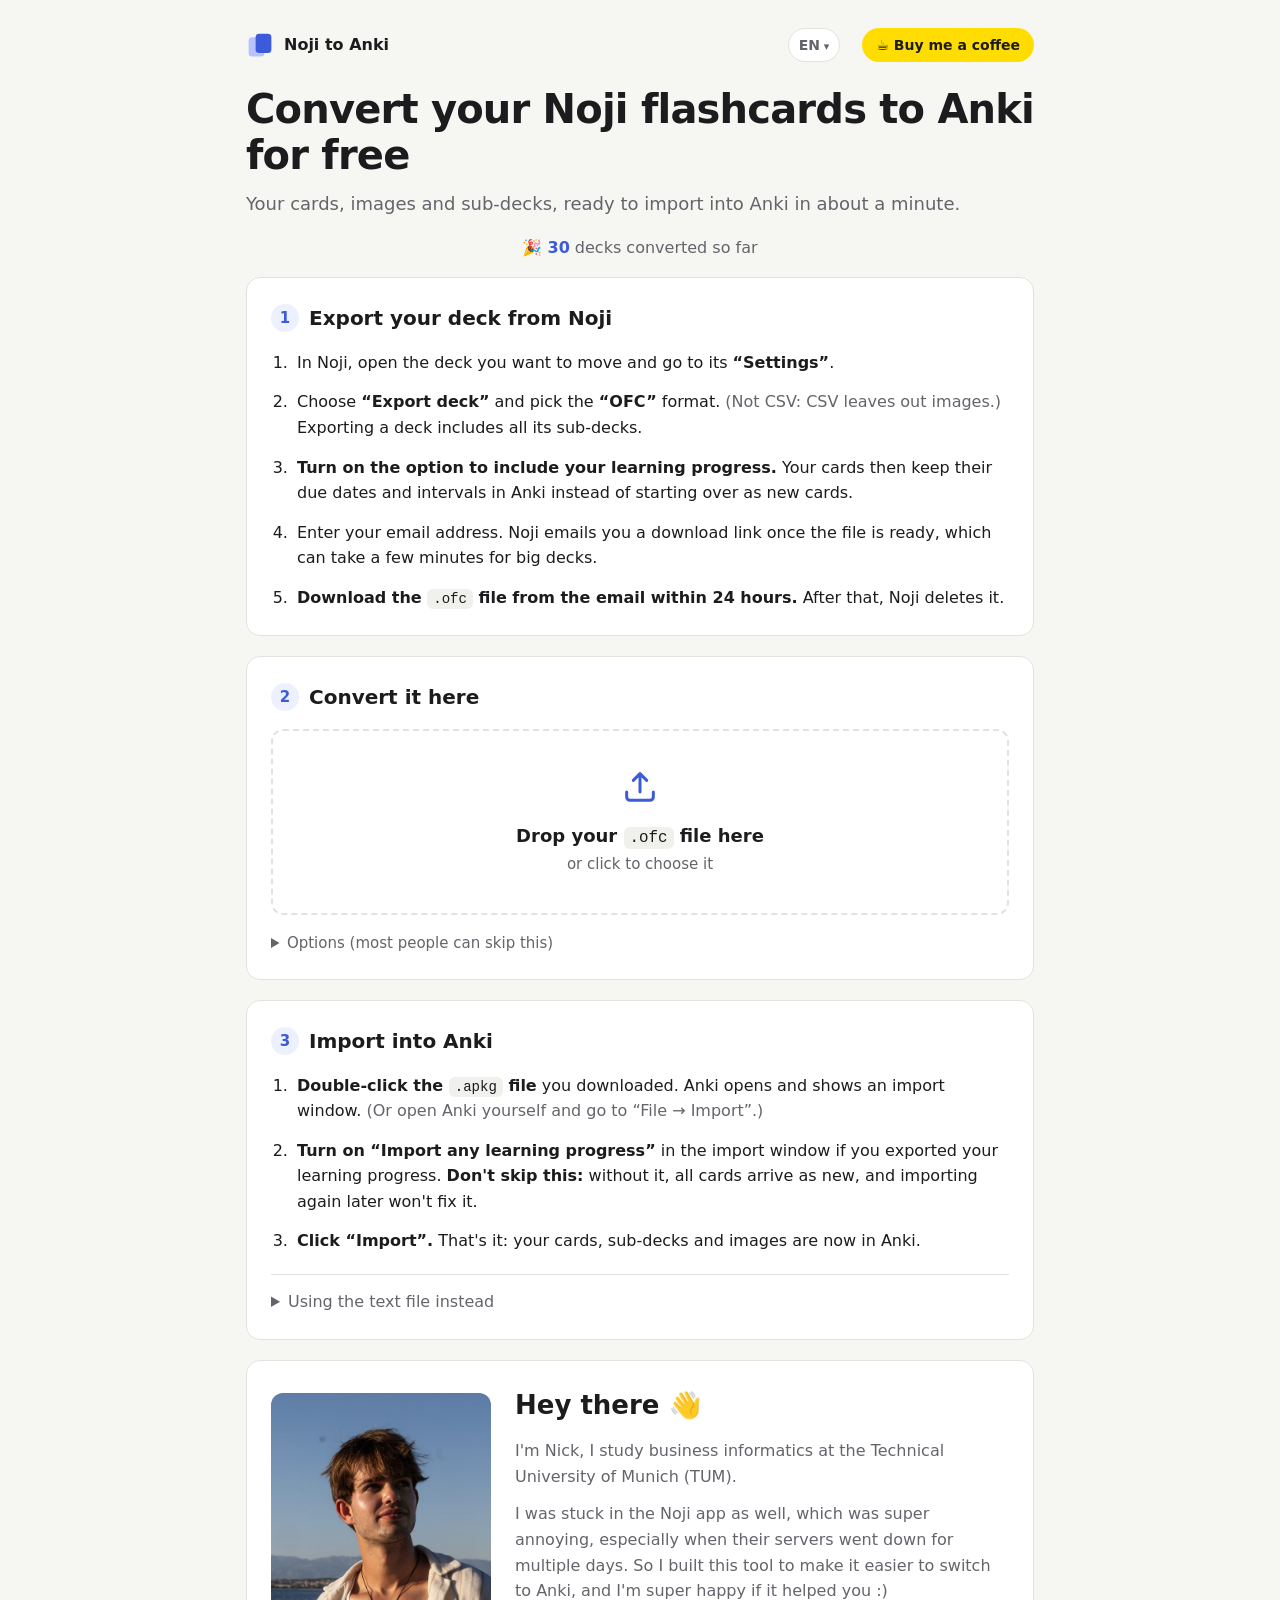
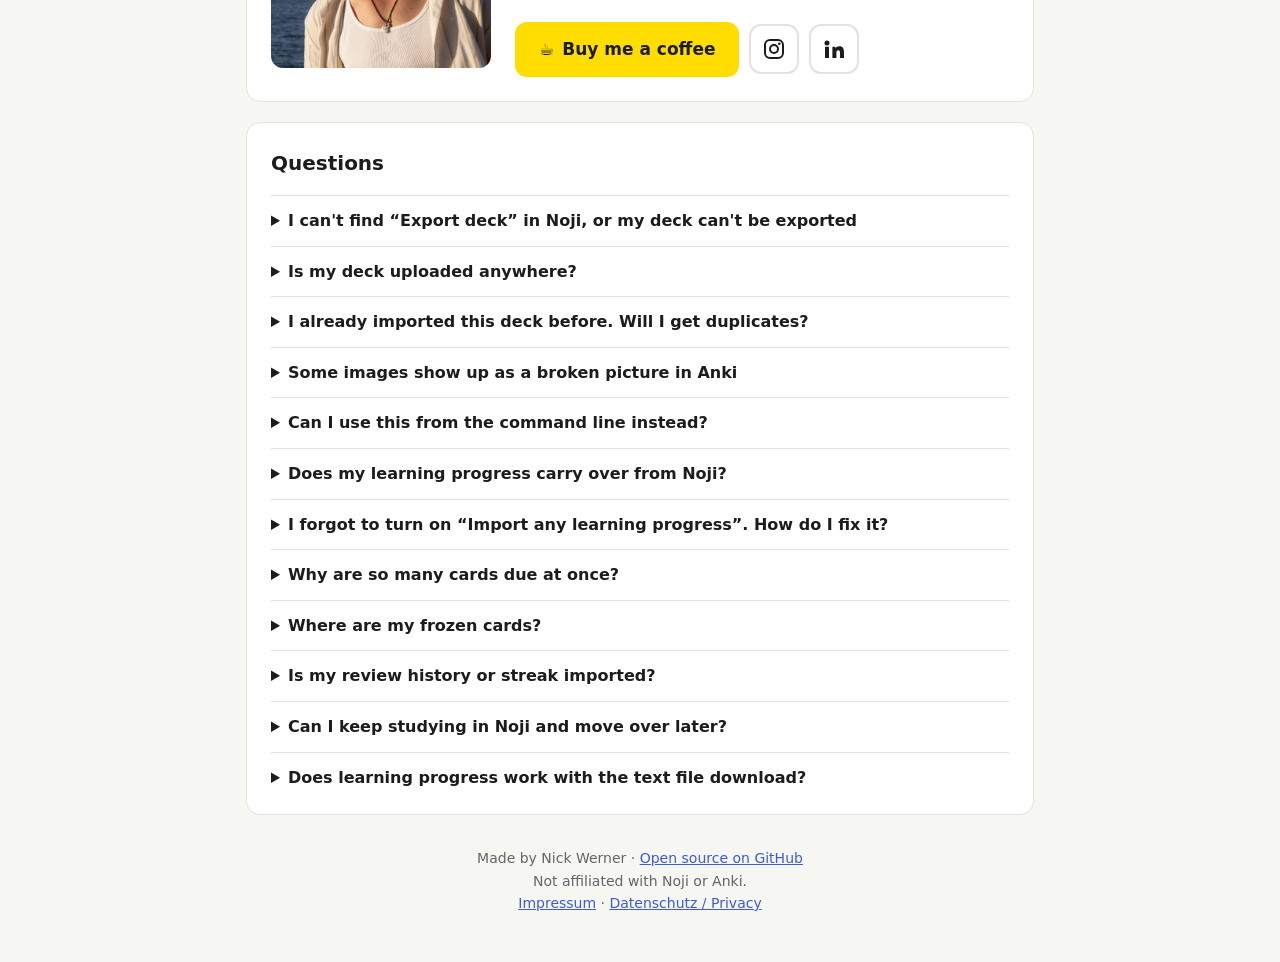
==== commit f75ac17a: "Website: Brazilian Portuguese, Spanish, French and Italian - One file per language in docs/lang/, pi" ====
--- a/docs/index.html
+++ b/docs/index.html
@@ -9,6 +9,10 @@
 <link rel="canonical" href="https://nojitoanki.com/">
 <link rel="alternate" hreflang="en" href="https://nojitoanki.com/?lang=en">
 <link rel="alternate" hreflang="de" href="https://nojitoanki.com/?lang=de">
+<link rel="alternate" hreflang="pt-BR" href="https://nojitoanki.com/?lang=pt-BR">
+<link rel="alternate" hreflang="es" href="https://nojitoanki.com/?lang=es">
+<link rel="alternate" hreflang="fr" href="https://nojitoanki.com/?lang=fr">
+<link rel="alternate" hreflang="it" href="https://nojitoanki.com/?lang=it">
 <link rel="alternate" hreflang="x-default" href="https://nojitoanki.com/">
 <meta name="theme-color" content="#3b5bdb">
 <meta property="og:type" content="website">
@@ -28,7 +32,7 @@
 <header>
   <svg viewBox="0 0 32 32" aria-hidden="true"><rect x="3" y="7" width="18" height="22" rx="4" fill="#b8c2ff"/><rect x="11" y="3" width="18" height="22" rx="4" fill="#3b5bdb"/></svg>
   <span class="brand">Noji to Anki</span>
-  <a class="lang-switch" id="lang-switch" href="?lang=de" data-i18n="header.lang">DE</a>
+  <label class="lang-switch"><span id="lang-current" aria-hidden="true">EN</span><select id="lang-select" aria-label="Language"><option value="en">English</option></select></label>
   <a class="header-coffee" href="https://buymeacoffee.com/nickwerner" target="_blank" rel="noopener" data-goatcounter-click="coffee-header" data-goatcounter-title="Coffee button (header)" data-i18n="header.coffee"><span aria-hidden="true">☕</span> Buy me a coffee</a>
 </header>
 
@@ -44,7 +48,7 @@
     <h2 data-i18n="export.title"><span class="num">1</span> Export your deck from Noji</h2>
     <ol class="howto">
       <li data-i18n="export.1">In Noji, open the deck you want to move and go to its <strong>“Settings”</strong>.</li>
-      <li data-i18n="export.2">Choose <strong>“Export”</strong> and pick the <strong>“OFC”</strong> format. <span class="muted">(Not CSV: CSV leaves out images.)</span> Exporting a deck includes all its sub-decks.</li>
+      <li data-i18n="export.2">Choose <strong>“Export deck”</strong> and pick the <strong>“OFC”</strong> format. <span class="muted">(Not CSV: CSV leaves out images.)</span> Exporting a deck includes all its sub-decks.</li>
       <li data-i18n="export.3"><strong>Turn on the option to include your learning progress.</strong> Your cards then keep their due dates and intervals in Anki instead of starting over as new cards.</li>
       <li data-i18n="export.4">Enter your email address. Noji emails you a download link once the file is ready, which can take a few minutes for big decks.</li>
       <li data-i18n="export.5"><strong>Download the <code>.ofc</code> file from the email within 24 hours.</strong> After that, Noji deletes it.</li>
@@ -184,7 +188,7 @@
   <section class="card faq">
     <h2 data-i18n="faq.title">Questions</h2>
     <details>
-      <summary data-i18n="faq.export.q">I can't find Export in Noji, or my deck can't be exported</summary>
+      <summary data-i18n="faq.export.q">I can't find “Export deck” in Noji, or my deck can't be exported</summary>
       <p data-i18n="faq.export.a">Noji only lets you export decks you created yourself. Decks you imported or duplicated from someone else can't be exported. This is a limit in Noji, not in this converter. See <a href="https://help.noji.io/en/articles/11524889-export-your-decks">Noji's help article on exporting</a>.</p>
     </details>
     <details>
@@ -249,6 +253,11 @@
   <a href="impressum.html">Impressum</a> · <a href="datenschutz.html">Datenschutz / Privacy</a>
 </footer>
 
+<script src="lang/de.js"></script>
+<script src="lang/pt-BR.js"></script>
+<script src="lang/es.js"></script>
+<script src="lang/fr.js"></script>
+<script src="lang/it.js"></script>
 <script src="i18n.js"></script>
 <script src="vendor/fflate.js"></script>
 <script src="vendor/fzstd.js"></script>
--- a/docs/style.css
+++ b/docs/style.css
@@ -153,8 +153,14 @@
 .faq summary { cursor: pointer; font-weight: 600; }
 .faq details p { margin: 8px 0 0; color: var(--muted); }
 
-.lang-switch { margin-left: auto; font-size: 14px; font-weight: 600; color: var(--muted); text-decoration: none; border: 1px solid var(--border); border-radius: 999px; padding: 5px 10px; }
-.lang-switch:hover { color: var(--accent); border-color: var(--accent); }
+/* Language menu: a small pill with the current code; the real <select> lies invisibly on top */
+.lang-switch {
+  position: relative; margin-left: auto; font-size: 14px; font-weight: 600; color: var(--muted);
+  background: var(--surface); border: 1px solid var(--border); border-radius: 999px; padding: 5px 10px;
+}
+.lang-switch span::after { content: " ▾"; font-size: 11px; }
+.lang-switch select { position: absolute; inset: 0; width: 100%; opacity: 0; cursor: pointer; font: inherit; }
+.lang-switch:hover, .lang-switch:focus-within { color: var(--accent); border-color: var(--accent); }
 header, .header-coffee { white-space: nowrap; }
 .header-coffee {
   margin-left: 12px; font-size: 14px; font-weight: 600; text-decoration: none;
